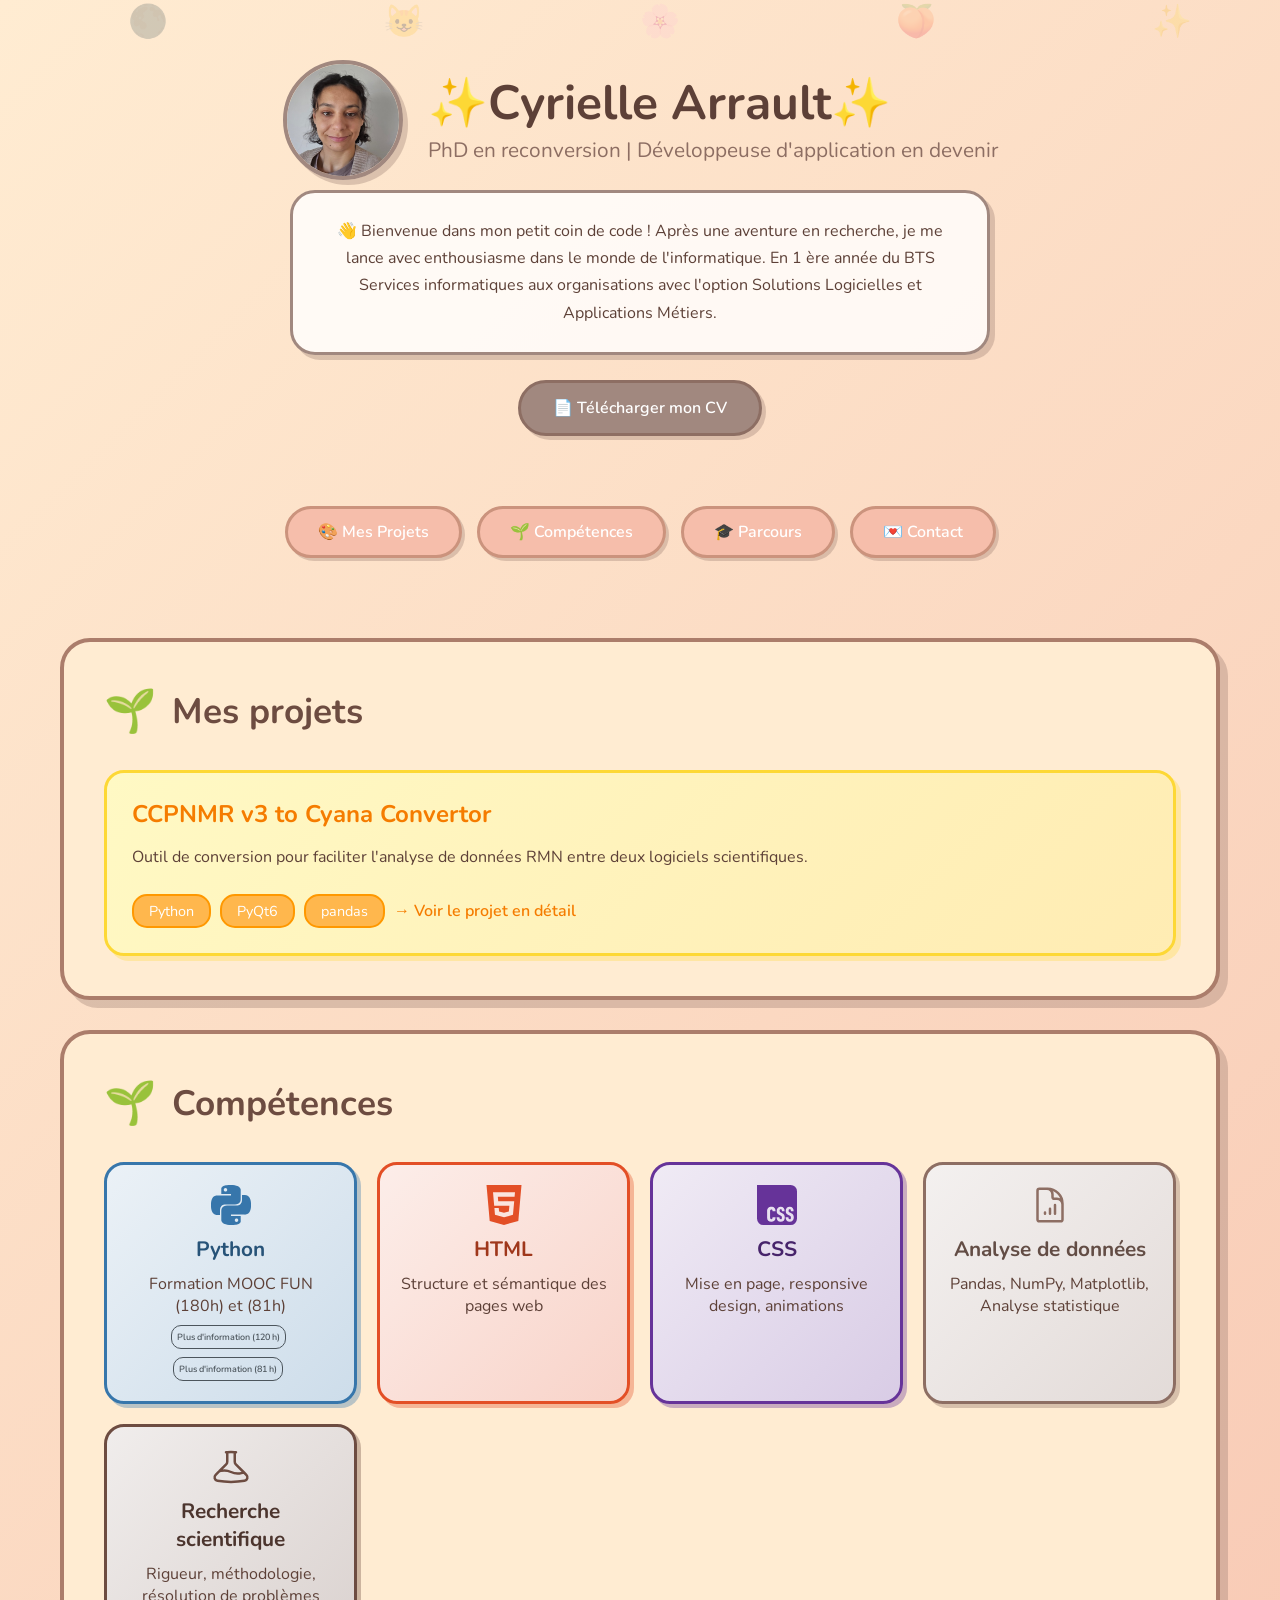
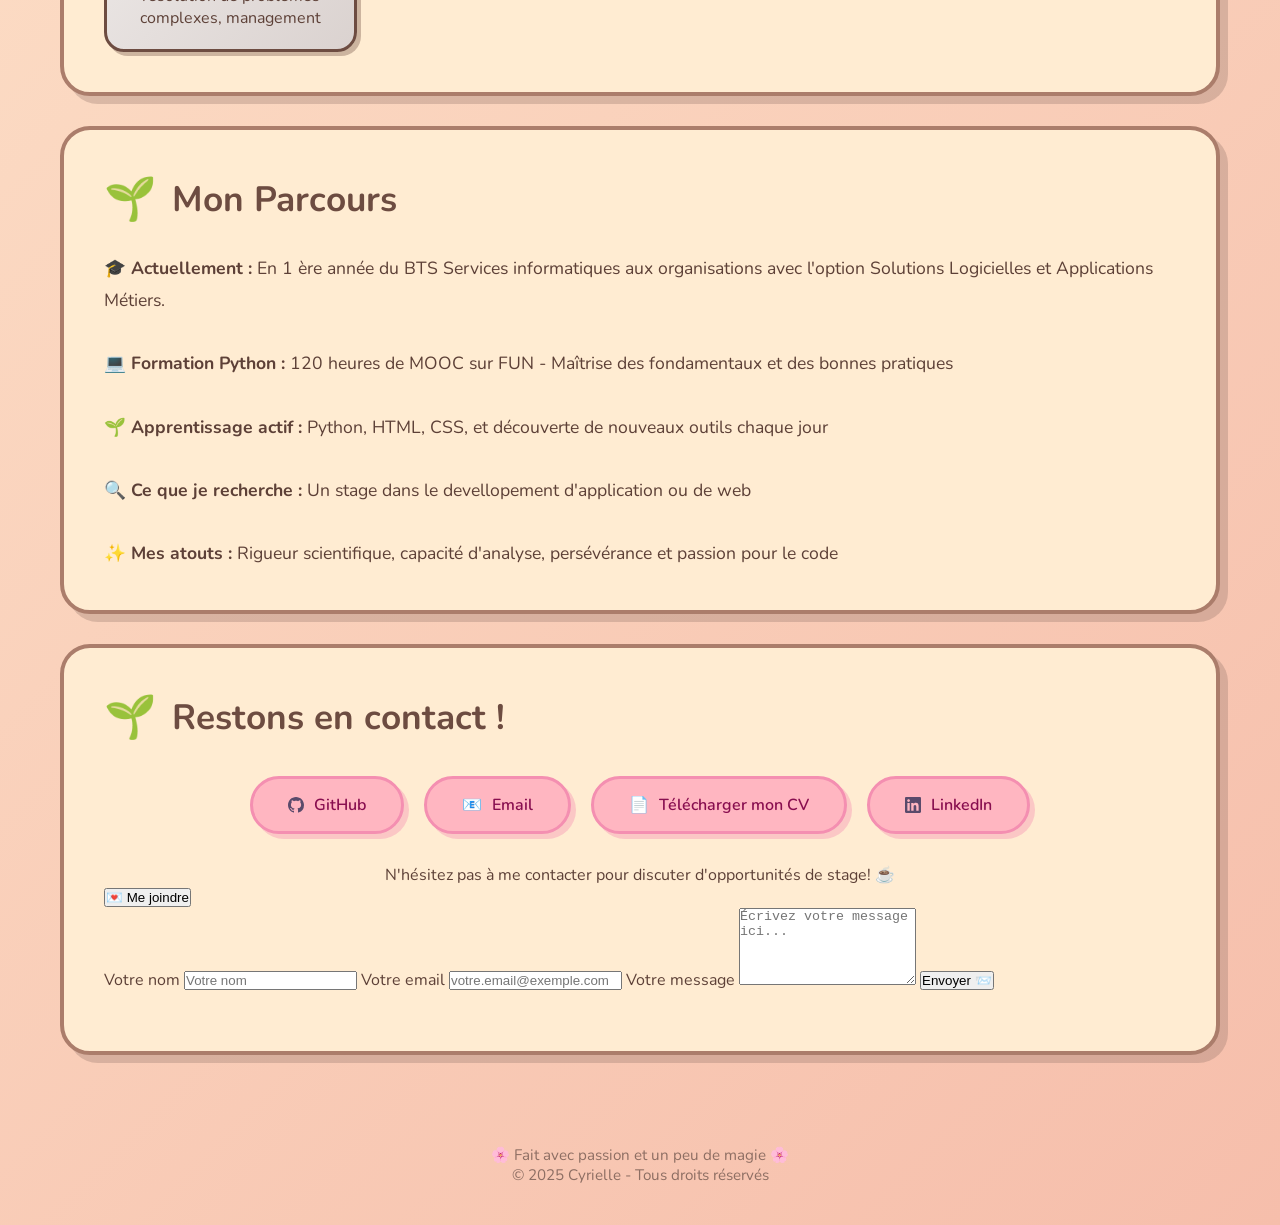
==== index.html @ 4ac8f36e "Add contact form with submission handling box contact add" ====
<!DOCTYPE html>
<html lang="fr">
<head>
    <meta charset="UTF-8">
    <meta name="viewport" content="width=device-width, initial-scale=1.0">
    <title>Portfolio Cyrielle Arrault</title>
    <link rel="stylesheet" href="index.css">
</head>
<body>
    <!-- Nuages animés -->
    <div class="cloud cloud1"></div>
    <div class="cloud cloud2"></div>
    <div class="cloud cloud3"></div>

    <!-- Éléments qui tombent -->
    <div class="fall moon">🌑</div>
    <div class="fall cat">😺</div>
    <div class="fall flower">🌸</div>
    <div class="fall peach">🍑</div>
    <div class="fall star">✨</div>

    <!-- Header / informations -->
    <header>
        <div class="profile-row">
            <img src="image/photo.jpeg" alt="Photo de Cyrielle Arrault" class="profile-photo">
            <div class="profile-text">
                <h1>✨Cyrielle Arrault✨</h1>
                <p class="subtitle">PhD en reconversion | Développeuse d'application en devenir</p>
            </div>
        </div>
        <div class="intro">
            <p>👋 Bienvenue dans mon petit coin de code ! Après une aventure en recherche, 
                je me lance avec enthousiasme dans le monde de l'informatique. En 1 ère année du BTS Services informatiques
                 aux organisations avec l'option Solutions Logicielles et Applications Métiers.</p>
        </div>
        <a href="Cyrielle_Arrault_CV.pdf" download class="cv-btn">📄 Télécharger mon CV</a>
    </header>

    <!-- Navigation -->
    <nav>
        <a href="#projets" class="nav-btn">🎨 Mes Projets</a>
        <a href="#competences" class="nav-btn">🌱 Compétences</a>
        <a href="#parcours" class="nav-btn">🎓 Parcours</a>
        <a href="#contact" class="nav-btn">💌 Contact</a>
    </nav>

    <div class="contener">
        <!-- Projets -->
        <section id="projets">
            <h2>Mes projets</h2>
            <div class="projects-grid">
                <a href="ccpnmr-project.html" class="project-card">
                    <h3>CCPNMR v3 to Cyana Convertor</h3>
                    <p>Outil de conversion pour faciliter l'analyse de données RMN entre deux logiciels scientifiques.</p>
                    <span class="tag-project">Python</span>
                    <span class="tag-project">PyQt6</span>
                    <span class="tag-project">pandas</span>
                    <span class="view-more">→ Voir le projet en détail</span>
                </a>
            </div>
        </section>

        <!-- Compétences -->
        <section id="competences">
            <h2>Compétences</h2>
            <div class="competance-grid">
                <div class="skill-box" style="--accent: #3776AB;">
                    <div class="skill-icon">
                        <svg role="img" viewBox="0 0 24 24" xmlns="http://www.w3.org/2000/svg" fill="currentColor"><title>Python</title><path d="M14.25.18l.9.2.73.26.59.3.45.32.34.34.25.34.16.33.1.3.04.26.02.2-.01.13V8.5l-.05.63-.13.55-.21.46-.26.38-.3.31-.33.25-.35.19-.35.14-.33.1-.3.07-.26.04-.21.02H8.77l-.69.05-.59.14-.5.22-.41.27-.33.32-.27.35-.2.36-.15.37-.1.35-.07.32-.04.27-.02.21v3.06H3.17l-.21-.03-.28-.07-.32-.12-.35-.18-.36-.26-.36-.36-.35-.46-.32-.59-.28-.73-.21-.88-.14-1.05-.05-1.23.06-1.22.16-1.04.24-.87.32-.71.36-.57.4-.44.42-.33.42-.24.4-.16.36-.1.32-.05.24-.01h.16l.06.01h8.16v-.83H6.18l-.01-2.75-.02-.37.05-.34.11-.31.17-.28.25-.26.31-.23.38-.2.44-.18.51-.15.58-.12.64-.1.71-.06.77-.04.84-.02 1.27.05zm-6.3 1.98l-.23.33-.08.41.08.41.23.34.33.22.41.09.41-.09.33-.22.23-.34.08-.41-.08-.41-.23-.33-.33-.22-.41-.09-.41.09zm13.09 3.95l.28.06.32.12.35.18.36.27.36.35.35.47.32.59.28.73.21.88.14 1.04.05 1.23-.06 1.23-.16 1.04-.24.86-.32.71-.36.57-.4.45-.42.33-.42.24-.4.16-.36.09-.32.05-.24.02-.16-.01h-8.22v.82h5.84l.01 2.76.02.36-.05.34-.11.31-.17.29-.25.25-.31.24-.38.2-.44.17-.51.15-.58.13-.64.09-.71.07-.77.04-.84.01-1.27-.04-1.07-.14-.9-.2-.73-.25-.59-.3-.45-.33-.34-.34-.25-.34-.16-.33-.1-.3-.04-.25-.02-.2.01-.13v-5.34l.05-.64.13-.54.21-.46.26-.38.3-.32.33-.24.35-.2.35-.14.33-.1.3-.06.26-.04.21-.02.13-.01h5.84l.69-.05.59-.14.5-.21.41-.28.33-.32.27-.35.2-.36.15-.36.1-.35.07-.32.04-.28.02-.21V6.07h2.09l.14.01zm-6.47 14.25l-.23.33-.08.41.08.41.23.33.33.23.41.08.41-.08.33-.23.23-.33.08-.41-.08-.41-.23-.33-.33-.23-.41-.08-.41.08z"/></svg>
                    </div>
                    <h3>Python</h3>
                    <p>Formation MOOC FUN (180h) et (81h)</p>
                    <a href="https://www.fun-mooc.fr/fr/cours/apprendre-a-coder-avec-python/" target="_blank">Plus d'information (120 h)</a>
                    <a href="https://www.fun-mooc.fr/fr/cours/python-3-des-fondamentaux-aux-concepts-avances-du-langage/" target="_blank">Plus d'information (81 h)</a>
                </div>

                <div class="skill-box" style="--accent: #E34F26;">
                    <div class="skill-icon">
                        <svg role="img" viewBox="0 0 24 24" xmlns="http://www.w3.org/2000/svg" fill="currentColor"><title>HTML5</title><path d="M1.5 0h21l-1.91 21.563L11.977 24l-8.564-2.438L1.5 0zm7.031 9.75l-.232-2.718 10.059.003.23-2.622L5.412 4.41l.698 8.01h9.126l-.326 3.426-2.91.804-2.955-.81-.188-2.11H6.248l.33 4.171L12 19.351l5.379-1.443.744-8.157H8.531z"/></svg>
                    </div>
                    <h3>HTML</h3>
                    <p>Structure et sémantique des pages web</p>
                </div>

                <div class="skill-box" style="--accent: #663399;">
                    <div class="skill-icon">
                        <svg role="img" viewBox="0 0 24 24" xmlns="http://www.w3.org/2000/svg" fill="currentColor"><title>CSS</title><path d="M0 0v20.16A3.84 3.84 0 0 0 3.84 24h16.32A3.84 3.84 0 0 0 24 20.16V3.84A3.84 3.84 0 0 0 20.16 0Zm14.256 13.08c1.56 0 2.28 1.08 2.304 2.64h-1.608c.024-.288-.048-.6-.144-.84-.096-.192-.288-.264-.552-.264-.456 0-.696.264-.696.84-.024.576.288.888.768 1.08.72.288 1.608.744 1.92 1.296q.432.648.432 1.656c0 1.608-.912 2.592-2.496 2.592-1.656 0-2.4-1.032-2.424-2.688h1.68c0 .792.264 1.176.792 1.176.264 0 .456-.072.552-.24.192-.312.24-1.176-.048-1.512-.312-.408-.912-.6-1.32-.816q-.828-.396-1.224-.936c-.24-.36-.36-.888-.36-1.536 0-1.44.936-2.472 2.424-2.448m5.4 0c1.584 0 2.304 1.08 2.328 2.64h-1.608c0-.288-.048-.6-.168-.84-.096-.192-.264-.264-.528-.264-.48 0-.72.264-.72.84s.288.888.792 1.08c.696.288 1.608.744 1.92 1.296.264.432.408.984.408 1.656.024 1.608-.888 2.592-2.472 2.592-1.68 0-2.424-1.056-2.448-2.688h1.68c0 .744.264 1.176.792 1.176.264 0 .456-.072.552-.24.216-.312.264-1.176-.048-1.512-.288-.408-.888-.6-1.32-.816-.552-.264-.96-.576-1.2-.936s-.36-.888-.36-1.536c-.024-1.44.912-2.472 2.4-2.448m-11.031.018c.711-.006 1.419.198 1.839.63.432.432.672 1.128.648 1.992H9.336c.024-.456-.096-.792-.432-.96-.312-.144-.768-.048-.888.24-.12.264-.192.576-.168.864v3.504c0 .744.264 1.128.768 1.128a.65.65 0 0 0 .552-.264c.168-.24.192-.552.168-.84h1.776c.096 1.632-.984 2.712-2.568 2.688-1.536 0-2.496-.864-2.472-2.472v-4.032c0-.816.24-1.44.696-1.848.432-.408 1.146-.624 1.857-.63"/></svg>
                    </div>
                    <h3>CSS</h3>
                    <p>Mise en page, responsive design, animations</p>
                </div>

                <div class="skill-box" style="--accent: #8D6E63;">
                    <div class="skill-icon">
                        <svg xmlns="http://www.w3.org/2000/svg" fill="none" viewBox="0 0 24 24" stroke-width="1.5" stroke="currentColor">
                          <path stroke-linecap="round" stroke-linejoin="round" d="M19.5 14.25v-2.625a3.375 3.375 0 0 0-3.375-3.375h-1.5A1.125 1.125 0 0 1 13.5 7.125v-1.5a3.375 3.375 0 0 0-3.375-3.375H8.25M9 16.5v.75m3-3v3M15 12v5.25m-4.5-15H5.625c-.621 0-1.125.504-1.125 1.125v17.25c0 .621.504 1.125 1.125 1.125h12.75c.621 0 1.125-.504 1.125-1.125V11.25a9 9 0 0 0-9-9Z" />
                        </svg>
                    </div>
                    <h3>Analyse de données</h3>
                    <p>Pandas, NumPy, Matplotlib, Analyse statistique</p>
                </div>

                <div class="skill-box" style="--accent: #6D4C41;">
                    <div class="skill-icon">
                        <svg xmlns="http://www.w3.org/2000/svg" fill="none" viewBox="0 0 24 24" stroke-width="1.5" stroke="currentColor">
                          <path stroke-linecap="round" stroke-linejoin="round" d="M9.75 3.104v5.714a2.25 2.25 0 0 1-.659 1.591L5 14.5M9.75 3.104c-.251.023-.501.05-.75.082m.75-.082a24.301 24.301 0 0 1 4.5 0m0 0v5.714c0 .597.237 1.17.659 1.591L19.8 15.3M14.25 3.104c.251.023.501.05.75.082M19.8 15.3l-1.57.393A9.065 9.065 0 0 1 12 15a9.065 9.065 0 0 0-6.23-.693L5 14.5m14.8.8 1.402 1.402c1.232 1.232.65 3.318-1.067 3.611A48.309 48.309 0 0 1 12 21c-2.773 0-5.491-.235-8.135-.687-1.718-.293-2.3-2.379-1.067-3.61L5 14.5" />
                        </svg>
                    </div>
                    <h3>Recherche scientifique</h3>
                    <p>Rigueur, méthodologie, résolution de problèmes complexes, management</p>
                </div>
            </div>
        </section>

        <section id="parcours">
            <h2>Mon Parcours</h2>
            <p style="line-height: 1.8; font-size: 1.1em;">
                🎓 <strong>Actuellement :</strong> En 1 ère année du BTS Services informatiques aux organisations avec l'option Solutions Logicielles et Applications Métiers.<br><br>
                💻 <strong>Formation Python :</strong> 120 heures de MOOC sur FUN - Maîtrise des fondamentaux et des bonnes pratiques<br><br>
                🌱 <strong>Apprentissage actif :</strong> Python, HTML, CSS, et découverte de nouveaux outils chaque jour<br><br>
                🔍 <strong>Ce que je recherche :</strong> Un stage dans le devellopement d'application ou de web<br><br>
                ✨ <strong>Mes atouts :</strong> Rigueur scientifique, capacité d'analyse, persévérance et passion pour le code
            </p>
        </section>

        <!-- Section Contact -->
        <section id="contact">
            <h2>Restons en contact !</h2>
            <div class="contact-links">
                <a href="https://github.com/cyriellearrow" class="contact-btn" target="_blank">
                    <svg width="16" height="16" viewBox="0 0 16 16" fill="#5a4a6b">
                        <path d="M8 0C3.58 0 0 3.58 0 8c0 3.54 2.29 6.53 5.47 7.59.4.07.55-.17.55-.38 0-.19-.01-.82-.01-1.49-2.01.37-2.53-.49-2.69-.94-.09-.23-.48-.94-.82-1.13-.28-.15-.68-.52-.01-.53.63-.01 1.08.58 1.23.82.72 1.21 1.87.87 2.33.66.07-.52.28-.87.51-1.07-1.78-.2-3.64-.89-3.64-3.95 0-.87.31-1.59.82-2.15-.08-.2-.36-1.02.08-2.12 0 0 .67-.21 2.2.82.64-.18 1.32-.27 2-.27.68 0 1.36.09 2 .27 1.53-1.04 2.2-.82 2.2-.82.44 1.1.16 1.92.08 2.12.51.56.82 1.27.82 2.15 0 3.07-1.87 3.75-3.65 3.95.29.25.54.73.54 1.48 0 1.07-.01 1.93-.01 2.2 0 .21.15.46.55.38A8.013 8.013 0 0016 8c0-4.42-3.58-8-8-8z"/>
                    </svg>
                    <span>GitHub</span>
                </a>
                <a href="mailto:cyrielle.arrault@outlook.com" class="contact-btn">
                    <span>📧</span> Email
                </a>
                <a href="Cyrielle_Arrault_CV.pdf" download class="contact-btn">
                    <span>📄</span> Télécharger mon CV
                </a>
                <a href="https://www.linkedin.com/in/cyrielle-arrault-5695b5204/" class="contact-btn" target="_blank">
                    <svg width="16" height="16" viewBox="0 0 24 24" fill="#5a4a6b">
                        <path d="M20.447 20.452h-3.554v-5.569c0-1.328-.027-3.037-1.852-3.037-1.853 0-2.136 1.445-2.136 2.939v5.667H9.351V9h3.414v1.561h.046c.477-.9 1.637-1.85 3.37-1.85 3.601 0 4.267 2.37 4.267 5.455v6.286zM5.337 7.433c-1.144 0-2.063-.926-2.063-2.065 0-1.138.92-2.063 2.063-2.063 1.14 0 2.064.925 2.064 2.063 0 1.139-.925 2.065-2.064 2.065zm1.782 13.019H3.555V9h3.564v11.452zM22.225 0H1.771C.792 0 0 .774 0 1.729v20.542C0 23.227.792 24 1.771 24h20.451C23.2 24 24 23.227 24 22.271V1.729C24 .774 23.2 0 22.222 0h.003z"/>
                    </svg>
                    <span>LinkedIn</span>
                </a>
            </div>
            <p>N'hésitez pas à me contacter pour discuter d'opportunités de stage! ☕</p>

            <!-- Formulaire "Me joindre" -->
            <div class="contact-form-wrapper">
                <button type="button" class="contact-form-toggle" id="contact-form-toggle" onclick="toggleContactForm()">
                    <span>💌</span> Me joindre
                </button>
                <div class="contact-form-box" id="contact-form-box">
                    <form id="contact-form" action="https://formsubmit.co/ajax/cyrielle.arrault@outlook.com" method="POST">
                        <input type="hidden" name="_subject" value="Nouveau message depuis le portfolio 🌸">
                        <input type="hidden" name="_template" value="table">
                        <input type="hidden" name="_captcha" value="false">

                        <label for="cf-name">Votre nom</label>
                        <input type="text" id="cf-name" name="name" placeholder="Votre nom" required>

                        <label for="cf-email">Votre email</label>
                        <input type="email" id="cf-email" name="email" placeholder="votre.email@exemple.com" required>

                        <label for="cf-message">Votre message</label>
                        <textarea id="cf-message" name="message" rows="5" placeholder="Écrivez votre message ici..." required></textarea>

                        <button type="submit" class="form-submit-btn">Envoyer 📨</button>
                        <p id="form-status" class="form-status" aria-live="polite"></p>
                    </form>
                </div>
            </div>
        </section>
    </div>

    <!-- Footer -->
    <footer>
        <p>🌸 Fait avec passion et un peu de magie 🌸</p>
        <p>© 2025 Cyrielle - Tous droits réservés</p>
    </footer>

    <script>
        function toggleContactForm() {
            const box = document.getElementById('contact-form-box');
            const btn = document.getElementById('contact-form-toggle');
            const isOpen = box.classList.toggle('is-open');
            btn.classList.toggle('is-active', isOpen);
        }

        document.addEventListener('DOMContentLoaded', function () {
            const form = document.getElementById('contact-form');
            const status = document.getElementById('form-status');

            form.addEventListener('submit', function (e) {
                e.preventDefault();
                const submitBtn = form.querySelector('.form-submit-btn');
                submitBtn.disabled = true;
                submitBtn.textContent = 'Envoi en cours...';
                status.textContent = '';
                status.className = 'form-status';

                fetch(form.action, {
                    method: 'POST',
                    headers: { 'Accept': 'application/json' },
                    body: new FormData(form)
                })
                    .then(function (response) {
                        if (!response.ok) throw new Error('Erreur réseau');
                        return response.json();
                    })
                    .then(function () {
                        status.textContent = '✅ Message envoyé, merci ! Je vous répondrai vite.';
                        status.className = 'form-status success';
                        form.reset();
                    })
                    .catch(function () {
                        status.textContent = '❌ Oups, le message n\'a pas pu être envoyé. Réessayez ou écrivez-moi directement par email.';
                        status.className = 'form-status error';
                    })
                    .finally(function () {
                        submitBtn.disabled = false;
                        submitBtn.textContent = 'Envoyer 📨';
                    });
            });
        });
    </script>
</body>
</html>
---- index.css ----
@import url('https://fonts.googleapis.com/css2?family=Nunito:wght@300;400;500;600;700;800&display=swap');

* {
    margin: 0;
    padding: 0;
    box-sizing: border-box;
}

body {
    font-family: 'Nunito', sans-serif;
    background: linear-gradient(135deg, #ffecd2 0%, #f6beab 100%);
    color: #5D4037;
    min-height: 100vh;
    overflow-x: hidden;
}

/* En-tête */
header {
    text-align: center;
    padding: 60px 20px 40px;
    position: relative;
}

h1 {
    font-size: clamp(1.7rem, 7vw, 3em);
    line-height: 1.15;
    margin-bottom: 10px;
    animation: bounce 2s ease-in-out infinite;
}

@keyframes bounce {
    0%, 100% { transform: translateY(0); }
    50% { transform: translateY(-10px); }
}

.subtitle {
    font-size: 1.3em;
    color: #8D6E63;
    margin-bottom: 20px;
}

/* Photo de profil */
.profile-row {
    display: flex;
    align-items: center;
    justify-content: center;
    gap: 25px;
    flex-wrap: wrap;
    margin-bottom: 10px;
}

.profile-photo {
    width: clamp(80px, 22vw, 120px);
    height: clamp(80px, 22vw, 120px);
    flex-shrink: 0;
    object-fit: cover;
    border-radius: 50%;
    border: 4px solid #A1887F;
    box-shadow: 5px 5px 0 rgba(141, 110, 99, 0.3);
}

.profile-text {
    text-align: left;
    min-width: 0;
}

.profile-text h1 {
    margin-bottom: 5px;
}

.profile-text .subtitle {
    margin-bottom: 0;
}

@media (max-width: 600px) {
    .profile-row {
        flex-direction: column;
        gap: 15px;
        text-align: center;
    }

    .profile-text {
        text-align: center;
    }
}

/* Bouton téléchargement CV */
.cv-btn {
    display: inline-flex;
    align-items: center;
    gap: 10px;
    margin-top: 25px;
    background: #A1887F;
    color: white;
    padding: 14px 32px;
    border-radius: 50px;
    text-decoration: none;
    font-weight: 600;
    border: 3px solid #8D6E63;
    box-shadow: 4px 4px 0 rgba(141, 110, 99, 0.3);
    transition: all 0.3s ease;
}

.cv-btn:hover {
    transform: translateY(-4px);
    box-shadow: 6px 6px 0 rgba(141, 110, 99, 0.3);
}

.intro {
    max-width: 700px;
    margin: 0 auto;
    background: rgba(255, 255, 255, 0.8);
    padding: 25px;
    border-radius: 25px;
    border: 3px solid #A1887F;
    box-shadow: 5px 5px 0 rgba(141, 110, 99, 0.3);
    line-height: 1.7;
}

/* Navigation */
nav {
    display: flex;
    justify-content: center;
    gap: 15px;
    padding: 30px 0;
    flex-wrap: wrap;
}

.nav-btn {
    display: inline-block;
    background: #f6beab;
    color: white;
    padding: 12px 30px;
    border-radius: 50px;
    text-decoration: none;
    font-weight: 600;
    border: 3px solid #cb937d;
    box-shadow: 3px 3px 0 rgba(141, 110, 99, 0.3);
    transition: all 0.3s ease;
}

.nav-btn:hover {
    transform: translateY(-5px);
    box-shadow: 6px 6px 0 rgba(141, 110, 99, 0.3);
}

/* Conteneur */
.contener {
    max-width: 1200px;
    margin: 0 auto;
    padding: 20px;
}

section {
    background: #ffecd2;
    margin: 30px 0;
    padding: 40px;
    border-radius: 30px;
    border: 4px solid #ab7d6b;
    box-shadow: 8px 8px 0 rgba(141, 110, 99, 0.3);
}

h2 {
    color: #6D4C41;
    font-size: 2.2em;
    margin-bottom: 25px;
    display: flex;
    align-items: center;
    gap: 15px;
}

h2::before {
    content: '🌱';
    font-size: 1.2em;
}

/* Projets */
.projects-grid {
    display: grid;
    grid-template-columns: repeat(auto-fit, minmax(300px, 1fr));
    gap: 25px;
    margin-top: 30px;
}

.project-card {
    background: linear-gradient(135deg, #FFF9C4 0%, #FFECB3 100%);
    padding: 25px;
    border-radius: 20px;
    border: 3px solid #FDD835;
    box-shadow: 5px 5px 0 rgba(253, 216, 53, 0.3);
    transition: transform 0.3s ease;
    cursor: pointer;
    text-decoration: none;
    color: inherit;
    display: block;
}

.project-card:hover {
    transform: rotate(-2deg) scale(1.05);
}

.project-card h3 {
    color: #F57C00;
    font-size: 1.5em;
    margin-bottom: 15px;
}

.project-card p {
    line-height: 1.6;
    margin-bottom: 15px;
}

.tag-project {
    background: #FFB74D;
    color: white;
    padding: 5px 15px;
    border-radius: 15px;
    font-size: 0.9em;
    display: inline-block;
    margin: 5px 5px 0 0;
    border: 2px solid #FF9800;
}

.view-more {
    display: inline-block;
    margin-top: 15px;
    color: #F57C00;
    font-weight: 600;
    text-decoration: none;
}

.view-more:hover {
    text-decoration: underline;
}

/* Compétences */
.competance-grid {
    display: grid;
    grid-template-columns: repeat(auto-fit, minmax(250px, 1fr));
    gap: 20px;
    margin-top: 30px;
}

.skill-box {
    background: linear-gradient(135deg, color-mix(in srgb, var(--accent, #4FC3F7) 10%, white) 0%, color-mix(in srgb, var(--accent, #4FC3F7) 25%, white) 100%);
    padding: 20px;
    border-radius: 20px;
    border: 3px solid var(--accent, #4FC3F7);
    text-align: center;
    box-shadow: 4px 4px 0 color-mix(in srgb, var(--accent, #4FC3F7) 35%, transparent);
}

.skill-box a {
    display: inline-block;
    margin-top: 8px;
    margin-right: 5px;
    font-size: 9px;
    text-decoration: none;
    color: #4c555c;
    font-weight: 600;
    padding: 5px;
    border: 1px solid #4c555c;
    border-radius: 10px;
}

.skill-box h3 {
    color: color-mix(in srgb, var(--accent, #01579B) 70%, black);
    font-size: 1.3em;
    margin-bottom: 10px;
}

.skill-icon {
    font-size: 2.5em;
    margin-bottom: 10px;
    color: var(--accent, #01579B);
}

.skill-icon svg {
    width: 1em;
    height: 1em;
    margin: 0 auto;
    display: block;
}

/* Contact */
.contact-links {
    display: flex;
    justify-content: center;
    gap: 20px;
    flex-wrap: wrap;
    margin-top: 30px;
    margin-bottom: 30px;
}

#contact p {
    text-align: center;
    margin-top: 20px;
}

.contact-btn {
    background: #FFB6C1;
    color: #880E4F;
    padding: 15px 35px;
    border-radius: 50px;
    text-decoration: none;
    font-weight: 600;
    border: 3px solid #F48FB1;
    box-shadow: 5px 5px 0 rgba(244, 143, 177, 0.4);
    transition: all 0.3s ease;
    display: inline-flex;
    align-items: center;
    gap: 10px;
}

.contact-btn:hover {
    transform: translateY(-5px) rotate(2deg);
    box-shadow: 7px 7px 0 rgba(244, 143, 177, 0.4);
}

/* Footer */
footer {
    text-align: center;
    padding: 40px 20px;
    color: #8D6E63;
    font-size: 0.95em;
}

/* Décorations */
.cloud {
    position: fixed;
    background: rgba(255, 255, 255, 0.7);
    border-radius: 100px;
    opacity: 0.6;
    animation: float 60s infinite linear;
}

.cloud1 { width: 100px; height: 50px; top: 10%; left: -100px; animation-duration: 50s; }
.cloud2 { width: 150px; height: 70px; top: 20%; left: -150px; animation-duration: 70s; }
.cloud3 { width: 80px; height: 40px; top: 15%; left: -80px; animation-duration: 60s; }

@keyframes float {
    0% { transform: translateX(0); }
    100% { transform: translateX(100vw); }
}

.fall {
    position: fixed;
    font-size: 2em;
    opacity: 0.2;
    animation: fall 10s infinite linear;
}

@keyframes fall {
    0% { transform: translateY(-100px) rotate(0deg); }
    100% { transform: translateY(100vh) rotate(360deg); }
}

.moon { left: 10%; animation-duration: 12s; }
.cat { left: 30%; animation-duration: 15s; animation-delay: 2s; }
.flower { left: 50%; animation-duration: 10s; animation-delay: 4s; }
.peach { left: 70%; animation-duration: 13s; animation-delay: 1s; }
.star { left: 90%; animation-duration: 11s; animation-delay: 3s; }
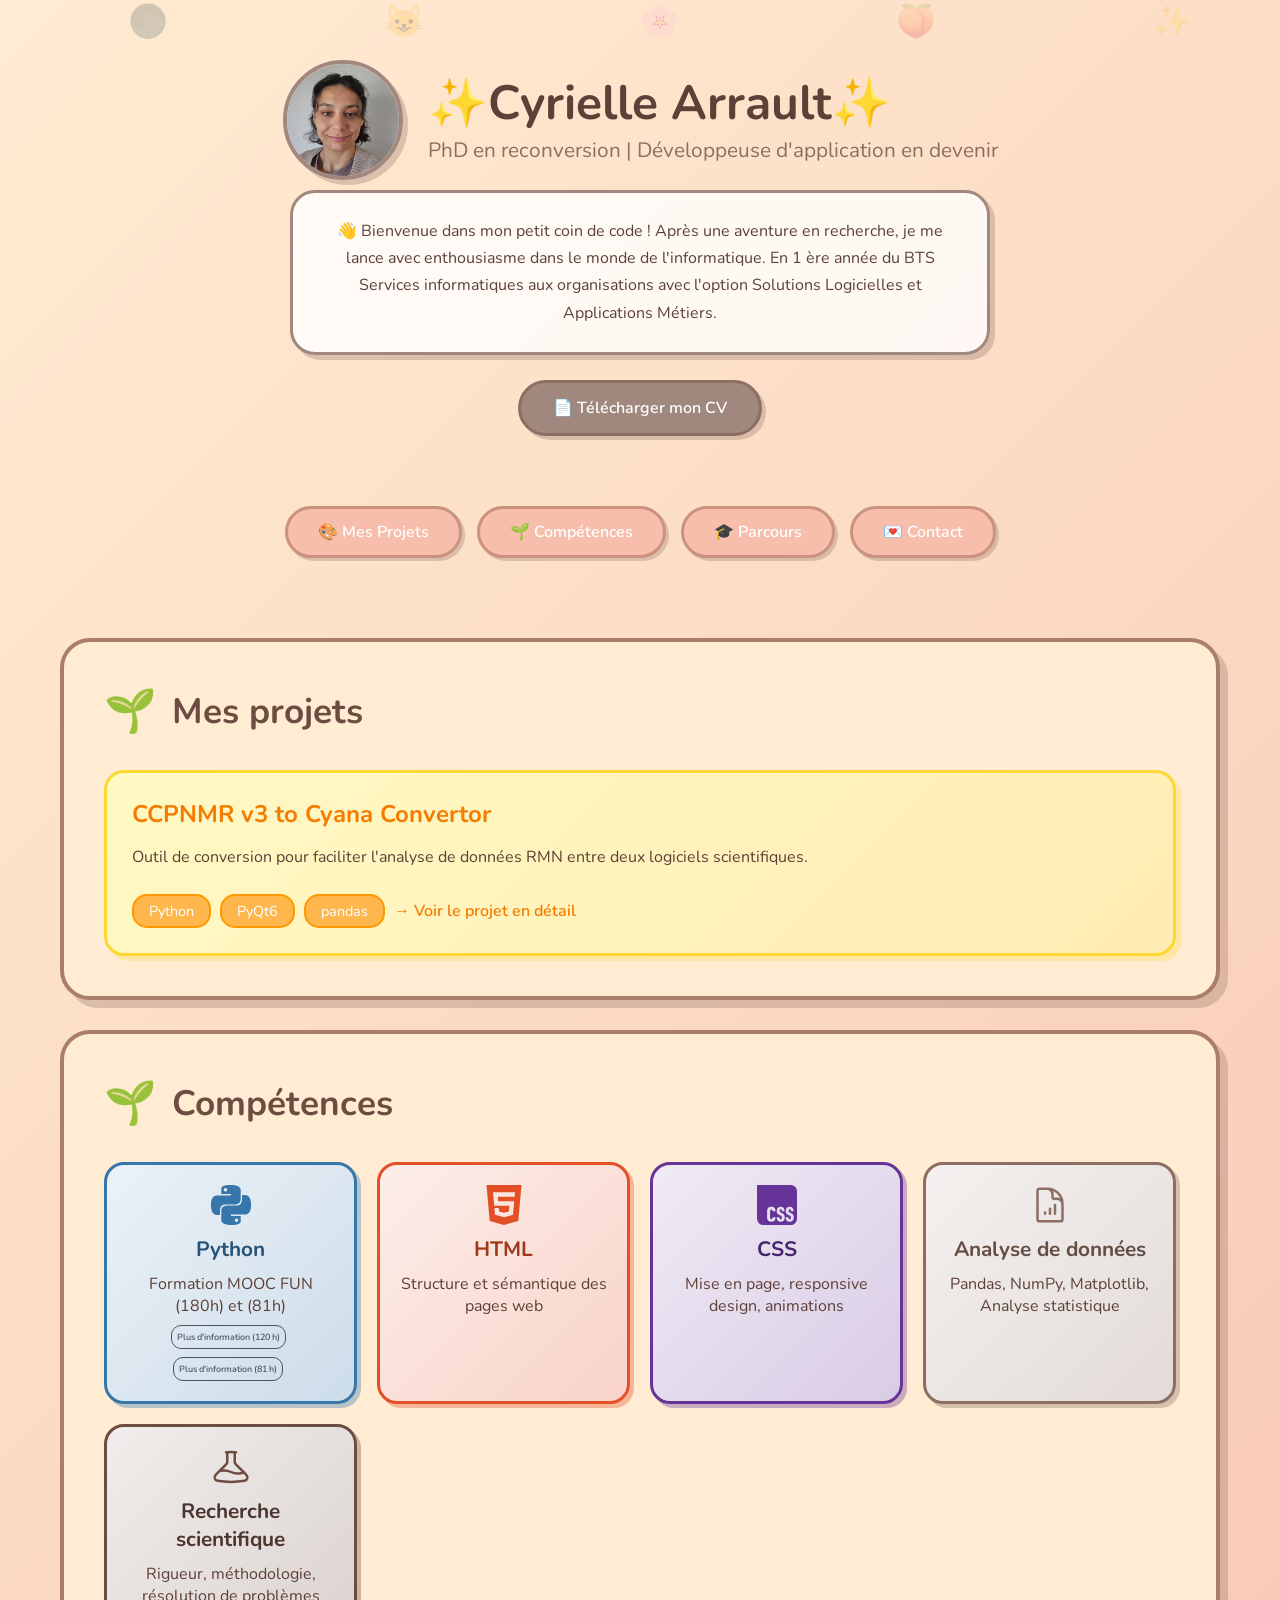
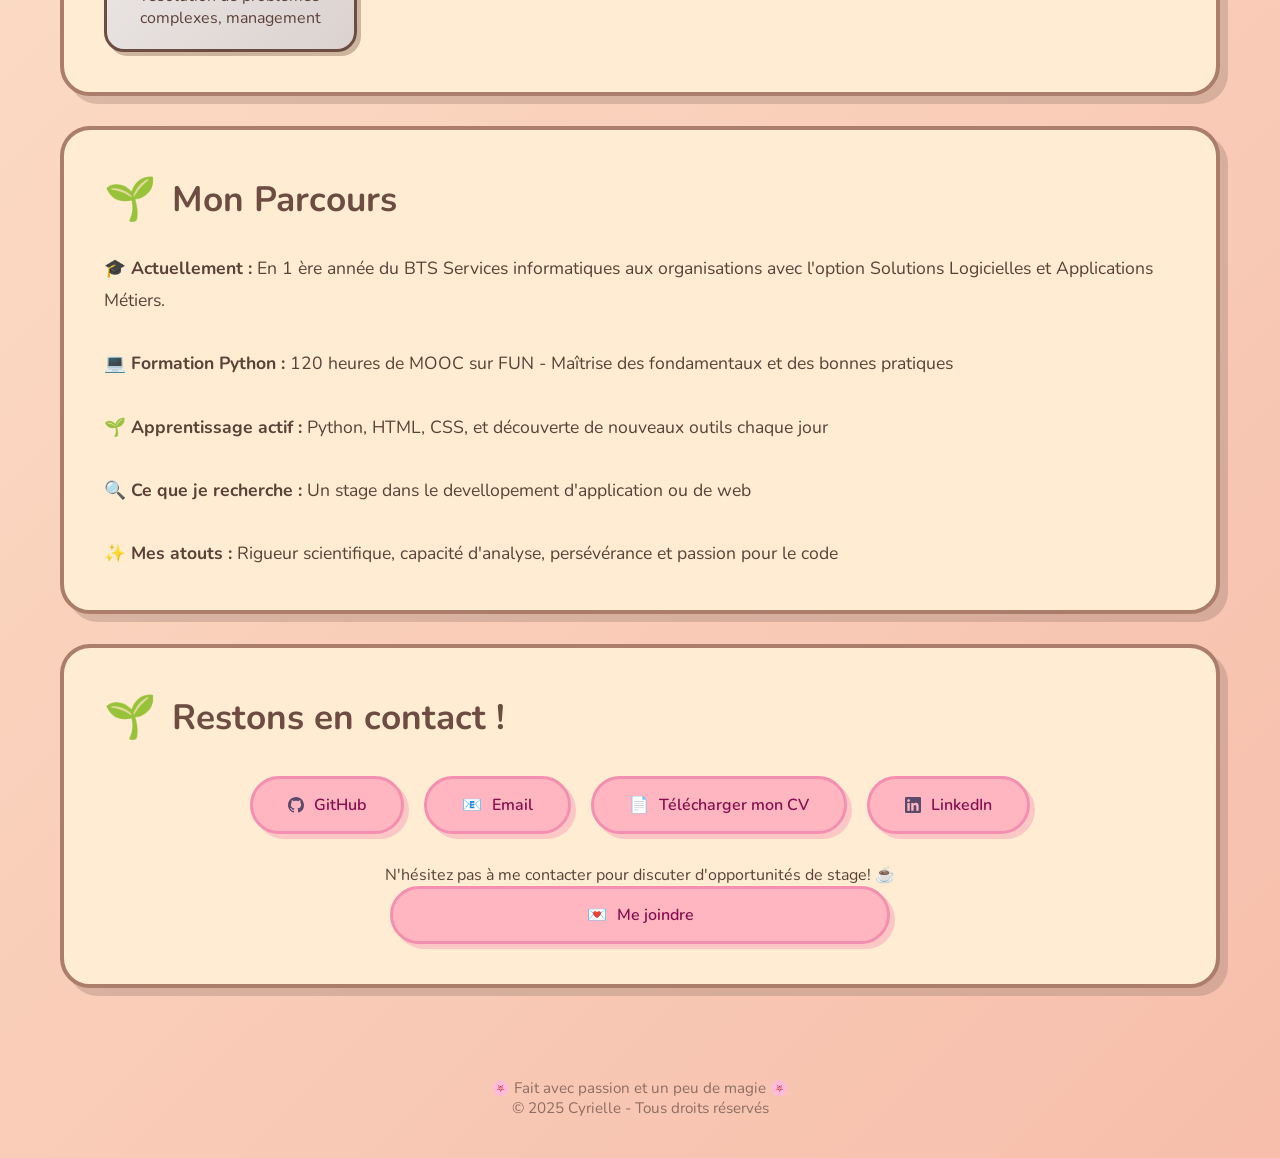
==== commit 780168ad: "Refactor contact form layout and structure" ====
--- a/index.html
+++ b/index.html
@@ -159,17 +159,27 @@
                         <input type="hidden" name="_template" value="table">
                         <input type="hidden" name="_captcha" value="false">
 
-                        <label for="cf-name">Votre nom</label>
-                        <input type="text" id="cf-name" name="name" placeholder="Votre nom" required>
-
-                        <label for="cf-email">Votre email</label>
-                        <input type="email" id="cf-email" name="email" placeholder="votre.email@exemple.com" required>
-
-                        <label for="cf-message">Votre message</label>
-                        <textarea id="cf-message" name="message" rows="5" placeholder="Écrivez votre message ici..." required></textarea>
-
-                        <button type="submit" class="form-submit-btn">Envoyer 📨</button>
-                        <p id="form-status" class="form-status" aria-live="polite"></p>
+                        <h3 class="form-title">Contactez-moi 🌸</h3>
+
+                        <div class="form-field">
+                            <label for="cf-name">Votre nom <span class="required">*</span></label>
+                            <input type="text" id="cf-name" name="name" required>
+                        </div>
+
+                        <div class="form-field">
+                            <label for="cf-email">Votre email <span class="required">*</span></label>
+                            <input type="email" id="cf-email" name="email" required>
+                        </div>
+
+                        <div class="form-field">
+                            <label for="cf-message">Votre message <span class="required">*</span></label>
+                            <textarea id="cf-message" name="message" rows="4" required></textarea>
+                        </div>
+
+                        <div class="form-footer">
+                            <p id="form-status" class="form-status" aria-live="polite"></p>
+                            <button type="submit" class="form-submit-btn">Envoyer</button>
+                        </div>
                     </form>
                 </div>
             </div>
--- a/index.css
+++ b/index.css
@@ -360,3 +360,136 @@
 .flower { left: 50%; animation-duration: 10s; animation-delay: 4s; }
 .peach { left: 70%; animation-duration: 13s; animation-delay: 1s; }
 .star { left: 90%; animation-duration: 11s; animation-delay: 3s; }
+
+/* Formulaire "Me joindre" */
+.contact-form-wrapper {
+    max-width: 500px;
+    margin: 0 auto;
+}
+
+.contact-form-toggle {
+    -webkit-appearance: none;
+    -moz-appearance: none;
+    appearance: none;
+    box-sizing: border-box;
+    display: flex;
+    align-items: center;
+    justify-content: center;
+    gap: 10px;
+    width: 100%;
+    background: #FFB6C1;
+    color: #880E4F;
+    padding: 15px 35px;
+    border-radius: 50px;
+    font-weight: 600;
+    font-size: 1em;
+    font-family: inherit;
+    border: 3px solid #F48FB1;
+    box-shadow: 5px 5px 0 rgba(244, 143, 177, 0.4);
+    cursor: pointer;
+    transition: all 0.3s ease;
+}
+
+.contact-form-toggle:hover,
+.contact-form-toggle.is-active {
+    transform: translateY(-3px);
+    box-shadow: 7px 7px 0 rgba(244, 143, 177, 0.4);
+}
+
+.contact-form-box {
+    max-height: 0;
+    overflow: hidden;
+    transition: max-height 0.5s ease, margin-top 0.5s ease;
+    margin-top: 0;
+}
+
+.contact-form-box.is-open {
+    max-height: 700px;
+    margin-top: 20px;
+}
+
+.contact-form-box form {
+    display: flex;
+    flex-direction: column;
+    gap: 10px;
+    background: rgba(255, 255, 255, 0.85);
+    border: 3px solid #F48FB1;
+    border-radius: 20px;
+    padding: 25px;
+    box-shadow: 5px 5px 0 rgba(244, 143, 177, 0.3);
+    text-align: left;
+}
+
+.contact-form-box label {
+    font-weight: 600;
+    color: #880E4F;
+    font-size: 0.95em;
+    margin-top: 5px;
+}
+
+.contact-form-box input,
+.contact-form-box textarea {
+    -webkit-appearance: none;
+    -moz-appearance: none;
+    appearance: none;
+    box-sizing: border-box;
+    width: 100%;
+    font-family: inherit;
+    font-size: 1em;
+    padding: 12px 15px;
+    border-radius: 15px;
+    border: 2px solid #F8BBD0;
+    background: white;
+    color: #5D4037;
+    resize: vertical;
+}
+
+.contact-form-box input:focus,
+.contact-form-box textarea:focus {
+    outline: none;
+    border-color: #F48FB1;
+}
+
+.form-submit-btn {
+    -webkit-appearance: none;
+    -moz-appearance: none;
+    appearance: none;
+    box-sizing: border-box;
+    margin-top: 10px;
+    background: #F48FB1;
+    color: white;
+    border: 3px solid #EC407A;
+    padding: 12px 20px;
+    border-radius: 50px;
+    font-weight: 700;
+    font-family: inherit;
+    font-size: 1em;
+    cursor: pointer;
+    transition: all 0.3s ease;
+}
+
+.form-submit-btn:hover {
+    transform: translateY(-2px);
+    box-shadow: 4px 4px 0 rgba(236, 64, 122, 0.4);
+}
+
+.form-submit-btn:disabled {
+    opacity: 0.7;
+    cursor: not-allowed;
+    transform: none;
+}
+
+.form-status {
+    text-align: center;
+    font-weight: 600;
+    margin-top: 5px;
+    min-height: 1.2em;
+}
+
+.form-status.success {
+    color: #2E7D32;
+}
+
+.form-status.error {
+    color: #C62828;
+}
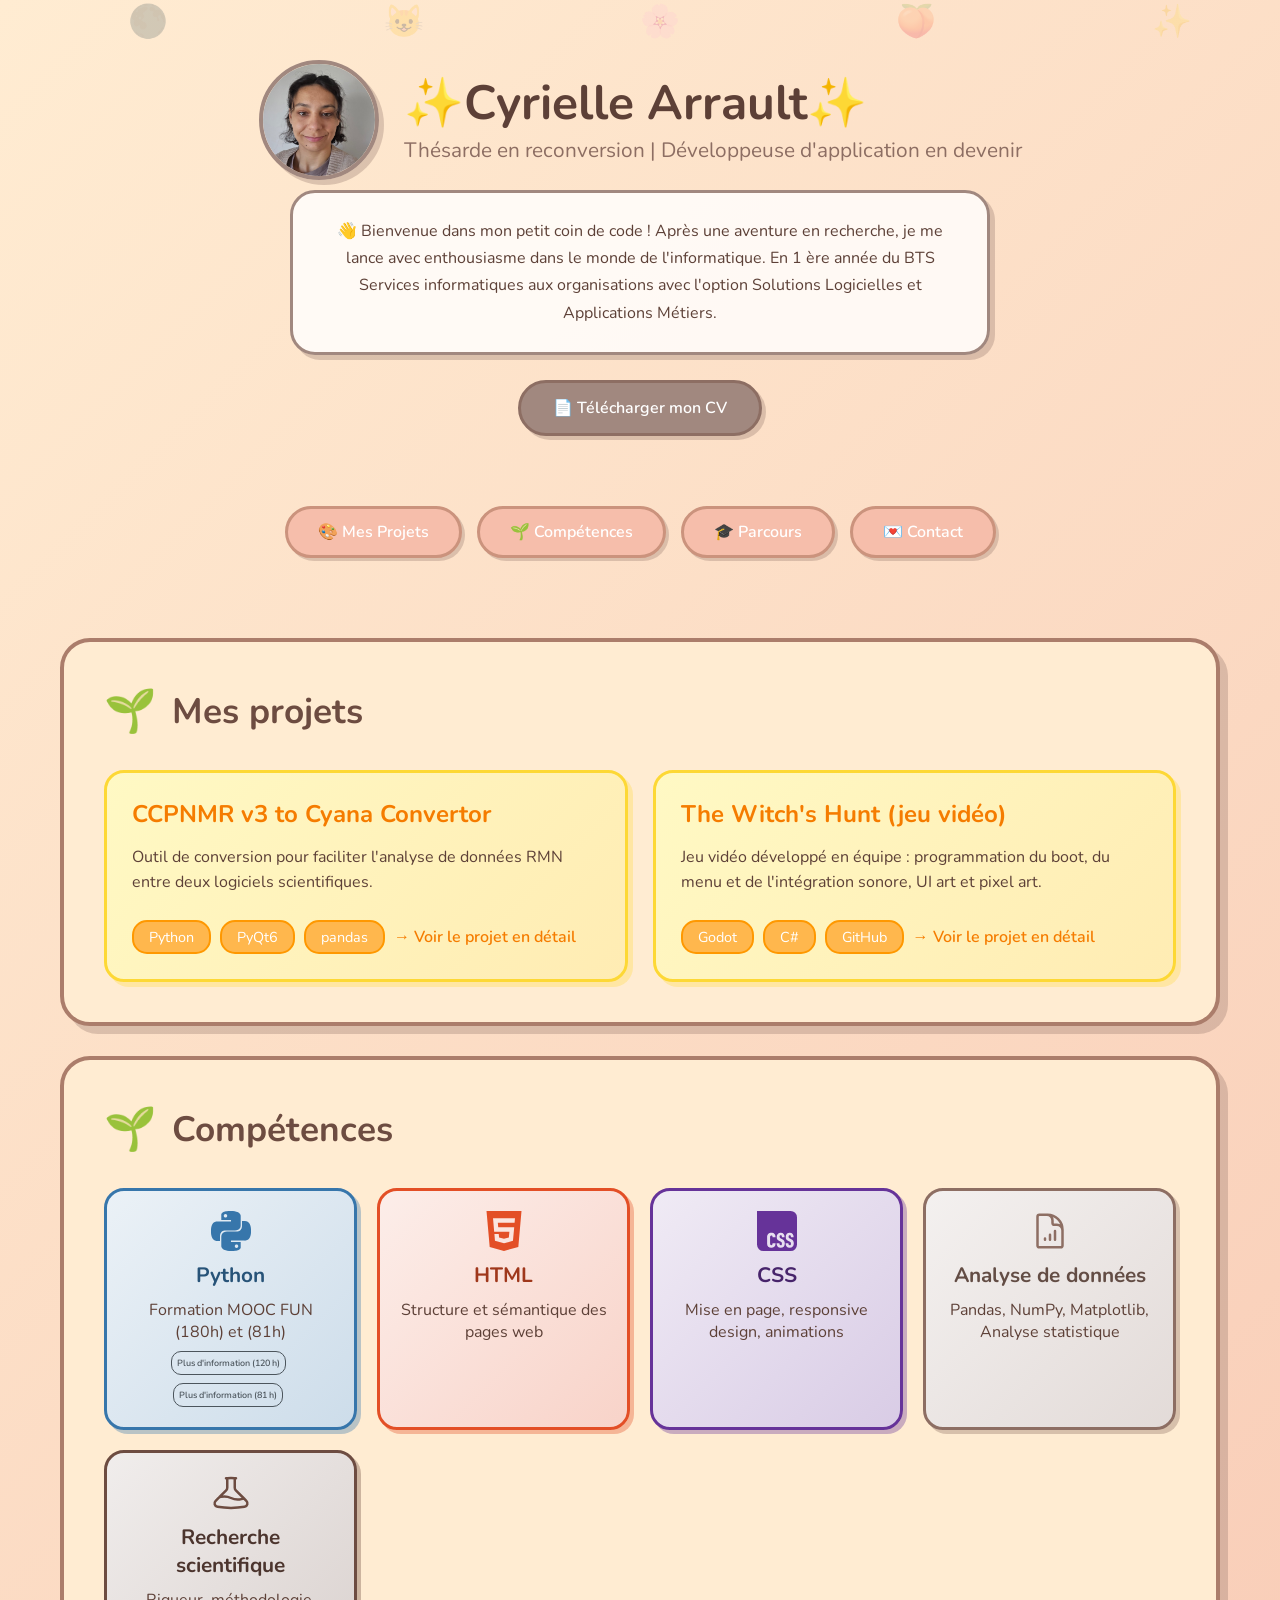
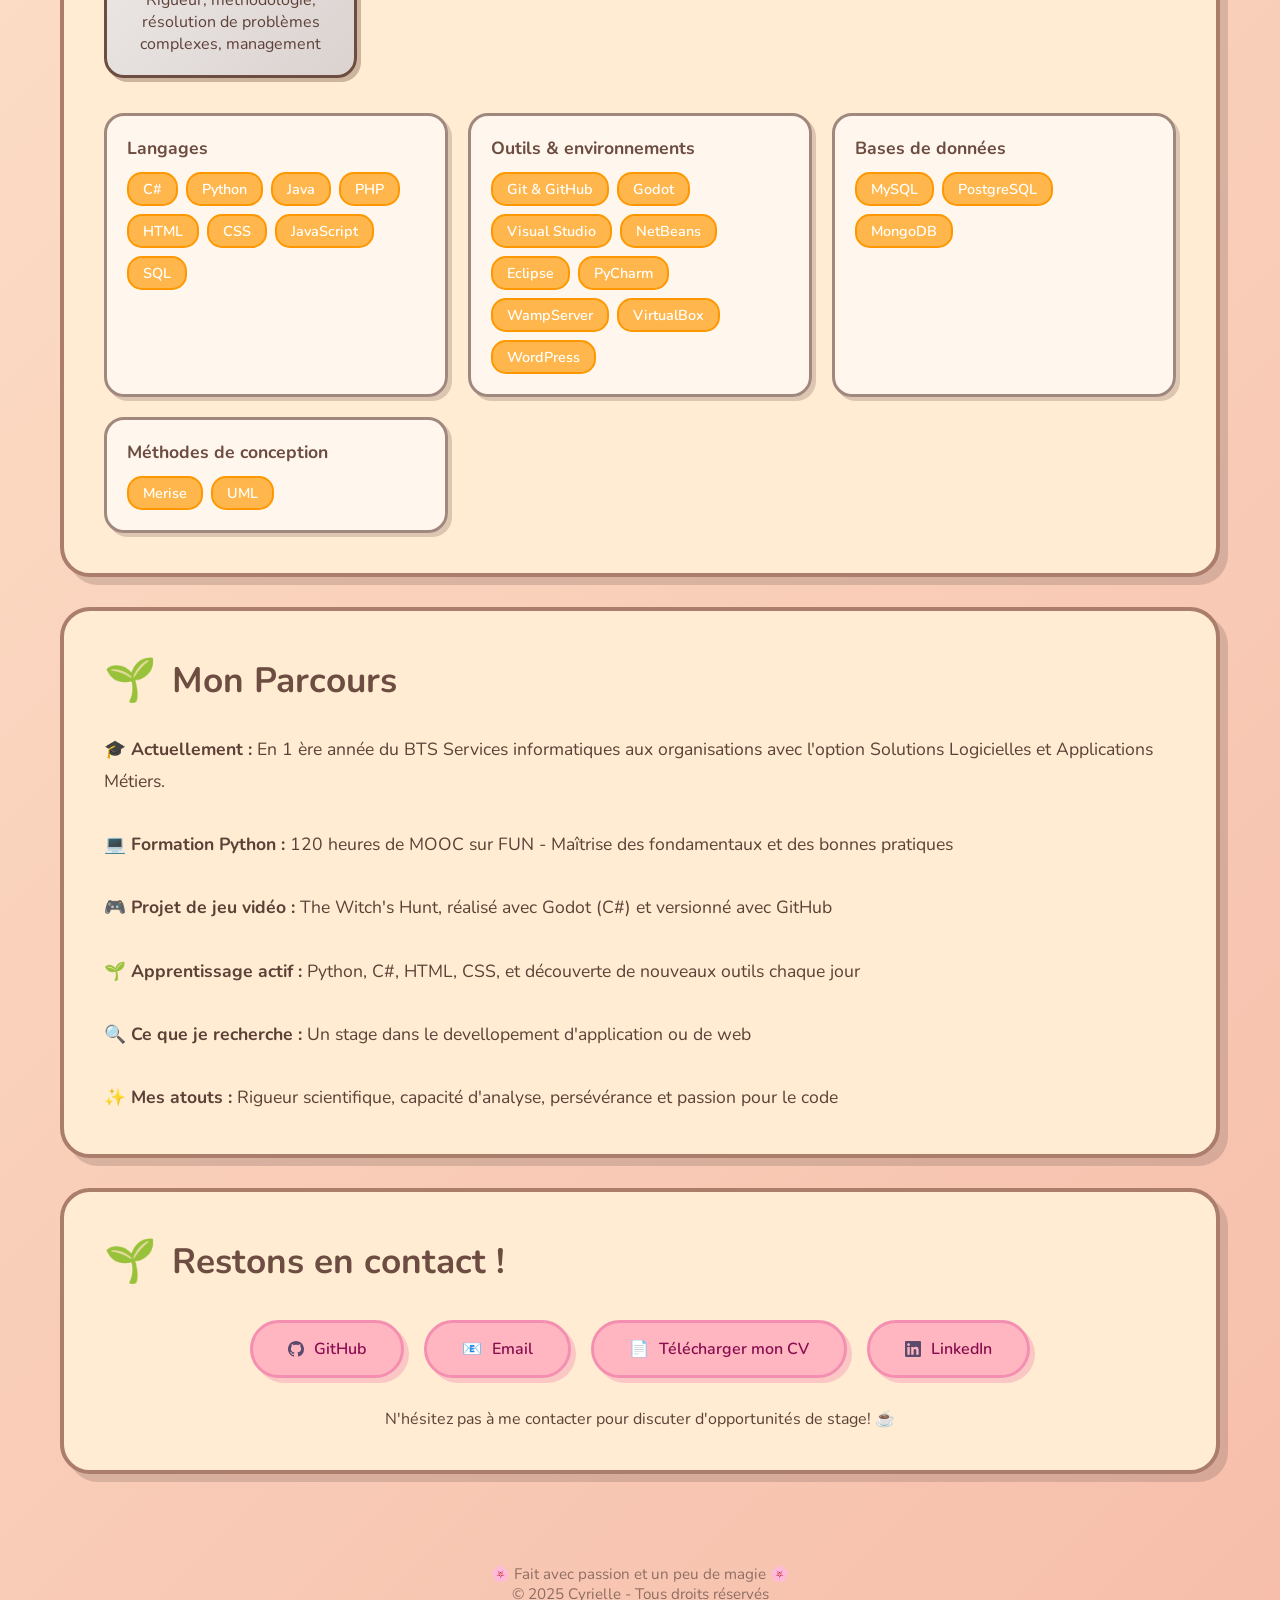
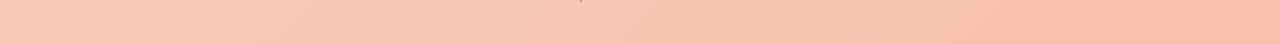
==== commit 1d829c38: "update" ====
--- a/index.html
+++ b/index.html
@@ -25,7 +25,7 @@
             <img src="image/photo.jpeg" alt="Photo de Cyrielle Arrault" class="profile-photo">
             <div class="profile-text">
                 <h1>✨Cyrielle Arrault✨</h1>
-                <p class="subtitle">PhD en reconversion | Développeuse d'application en devenir</p>
+                <p class="subtitle">Thésarde en reconversion | Développeuse d'application en devenir</p>
             </div>
         </div>
         <div class="intro">
@@ -55,6 +55,14 @@
                     <span class="tag-project">Python</span>
                     <span class="tag-project">PyQt6</span>
                     <span class="tag-project">pandas</span>
+                    <span class="view-more">→ Voir le projet en détail</span>
+                </a>
+                <a href="witchs-hunt-project.html" class="project-card">
+                    <h3>The Witch's Hunt (jeu vidéo)</h3>
+                    <p>Jeu vidéo développé en équipe : programmation du boot, du menu et de l'intégration sonore, UI art et pixel art.</p>
+                    <span class="tag-project">Godot</span>
+                    <span class="tag-project">C#</span>
+                    <span class="tag-project">GitHub</span>
                     <span class="view-more">→ Voir le projet en détail</span>
                 </a>
             </div>
@@ -110,6 +118,13 @@
                     <p>Rigueur, méthodologie, résolution de problèmes complexes, management</p>
                 </div>
             </div>
+
+            <div class="skill-groups">
+                <div class="skill-group"><h3>Langages</h3><div class="chip-row"><span class="skill-chip">C#</span><span class="skill-chip">Python</span><span class="skill-chip">Java</span><span class="skill-chip">PHP</span><span class="skill-chip">HTML</span><span class="skill-chip">CSS</span><span class="skill-chip">JavaScript</span><span class="skill-chip">SQL</span></div></div>
+                <div class="skill-group"><h3>Outils &amp; environnements</h3><div class="chip-row"><span class="skill-chip">Git &amp; GitHub</span><span class="skill-chip">Godot</span><span class="skill-chip">Visual Studio</span><span class="skill-chip">NetBeans</span><span class="skill-chip">Eclipse</span><span class="skill-chip">PyCharm</span><span class="skill-chip">WampServer</span><span class="skill-chip">VirtualBox</span><span class="skill-chip">WordPress</span></div></div>
+                <div class="skill-group"><h3>Bases de données</h3><div class="chip-row"><span class="skill-chip">MySQL</span><span class="skill-chip">PostgreSQL</span><span class="skill-chip">MongoDB</span></div></div>
+                <div class="skill-group"><h3>Méthodes de conception</h3><div class="chip-row"><span class="skill-chip">Merise</span><span class="skill-chip">UML</span></div></div>
+            </div>
         </section>
 
         <section id="parcours">
@@ -117,7 +132,8 @@
             <p style="line-height: 1.8; font-size: 1.1em;">
                 🎓 <strong>Actuellement :</strong> En 1 ère année du BTS Services informatiques aux organisations avec l'option Solutions Logicielles et Applications Métiers.<br><br>
                 💻 <strong>Formation Python :</strong> 120 heures de MOOC sur FUN - Maîtrise des fondamentaux et des bonnes pratiques<br><br>
-                🌱 <strong>Apprentissage actif :</strong> Python, HTML, CSS, et découverte de nouveaux outils chaque jour<br><br>
+                🎮 <strong>Projet de jeu vidéo :</strong> The Witch's Hunt, réalisé avec Godot (C#) et versionné avec GitHub<br><br>
+                🌱 <strong>Apprentissage actif :</strong> Python, C#, HTML, CSS, et découverte de nouveaux outils chaque jour<br><br>
                 🔍 <strong>Ce que je recherche :</strong> Un stage dans le devellopement d'application ou de web<br><br>
                 ✨ <strong>Mes atouts :</strong> Rigueur scientifique, capacité d'analyse, persévérance et passion pour le code
             </p>
@@ -147,42 +163,6 @@
                 </a>
             </div>
             <p>N'hésitez pas à me contacter pour discuter d'opportunités de stage! ☕</p>
-
-            <!-- Formulaire "Me joindre" -->
-            <div class="contact-form-wrapper">
-                <button type="button" class="contact-form-toggle" id="contact-form-toggle" onclick="toggleContactForm()">
-                    <span>💌</span> Me joindre
-                </button>
-                <div class="contact-form-box" id="contact-form-box">
-                    <form id="contact-form" action="https://formsubmit.co/ajax/cyrielle.arrault@outlook.com" method="POST">
-                        <input type="hidden" name="_subject" value="Nouveau message depuis le portfolio 🌸">
-                        <input type="hidden" name="_template" value="table">
-                        <input type="hidden" name="_captcha" value="false">
-
-                        <h3 class="form-title">Contactez-moi 🌸</h3>
-
-                        <div class="form-field">
-                            <label for="cf-name">Votre nom <span class="required">*</span></label>
-                            <input type="text" id="cf-name" name="name" required>
-                        </div>
-
-                        <div class="form-field">
-                            <label for="cf-email">Votre email <span class="required">*</span></label>
-                            <input type="email" id="cf-email" name="email" required>
-                        </div>
-
-                        <div class="form-field">
-                            <label for="cf-message">Votre message <span class="required">*</span></label>
-                            <textarea id="cf-message" name="message" rows="4" required></textarea>
-                        </div>
-
-                        <div class="form-footer">
-                            <p id="form-status" class="form-status" aria-live="polite"></p>
-                            <button type="submit" class="form-submit-btn">Envoyer</button>
-                        </div>
-                    </form>
-                </div>
-            </div>
         </section>
     </div>
 
@@ -191,51 +171,5 @@
         <p>🌸 Fait avec passion et un peu de magie 🌸</p>
         <p>© 2025 Cyrielle - Tous droits réservés</p>
     </footer>
-
-    <script>
-        function toggleContactForm() {
-            const box = document.getElementById('contact-form-box');
-            const btn = document.getElementById('contact-form-toggle');
-            const isOpen = box.classList.toggle('is-open');
-            btn.classList.toggle('is-active', isOpen);
-        }
-
-        document.addEventListener('DOMContentLoaded', function () {
-            const form = document.getElementById('contact-form');
-            const status = document.getElementById('form-status');
-
-            form.addEventListener('submit', function (e) {
-                e.preventDefault();
-                const submitBtn = form.querySelector('.form-submit-btn');
-                submitBtn.disabled = true;
-                submitBtn.textContent = 'Envoi en cours...';
-                status.textContent = '';
-                status.className = 'form-status';
-
-                fetch(form.action, {
-                    method: 'POST',
-                    headers: { 'Accept': 'application/json' },
-                    body: new FormData(form)
-                })
-                    .then(function (response) {
-                        if (!response.ok) throw new Error('Erreur réseau');
-                        return response.json();
-                    })
-                    .then(function () {
-                        status.textContent = '✅ Message envoyé, merci ! Je vous répondrai vite.';
-                        status.className = 'form-status success';
-                        form.reset();
-                    })
-                    .catch(function () {
-                        status.textContent = '❌ Oups, le message n\'a pas pu être envoyé. Réessayez ou écrivez-moi directement par email.';
-                        status.className = 'form-status error';
-                    })
-                    .finally(function () {
-                        submitBtn.disabled = false;
-                        submitBtn.textContent = 'Envoyer 📨';
-                    });
-            });
-        });
-    </script>
 </body>
-</html>
+</html>
--- a/index.css
+++ b/index.css
@@ -361,135 +361,40 @@
 .peach { left: 70%; animation-duration: 13s; animation-delay: 1s; }
 .star { left: 90%; animation-duration: 11s; animation-delay: 3s; }
 
-/* Formulaire "Me joindre" */
-.contact-form-wrapper {
-    max-width: 500px;
-    margin: 0 auto;
-}
-
-.contact-form-toggle {
-    -webkit-appearance: none;
-    -moz-appearance: none;
-    appearance: none;
-    box-sizing: border-box;
+/* Compétences détaillées */
+.skill-groups {
+    margin-top: 35px;
+    display: grid;
+    grid-template-columns: repeat(auto-fit, minmax(260px, 1fr));
+    gap: 20px;
+}
+
+.skill-group {
+    background: rgba(255, 255, 255, 0.6);
+    padding: 20px;
+    border-radius: 20px;
+    border: 3px solid #A1887F;
+    box-shadow: 4px 4px 0 rgba(141, 110, 99, 0.3);
+}
+
+.skill-group h3 {
+    color: #6D4C41;
+    font-size: 1.1em;
+    margin-bottom: 12px;
+}
+
+.chip-row {
     display: flex;
-    align-items: center;
-    justify-content: center;
-    gap: 10px;
-    width: 100%;
-    background: #FFB6C1;
-    color: #880E4F;
-    padding: 15px 35px;
-    border-radius: 50px;
-    font-weight: 600;
-    font-size: 1em;
-    font-family: inherit;
-    border: 3px solid #F48FB1;
-    box-shadow: 5px 5px 0 rgba(244, 143, 177, 0.4);
-    cursor: pointer;
-    transition: all 0.3s ease;
-}
-
-.contact-form-toggle:hover,
-.contact-form-toggle.is-active {
-    transform: translateY(-3px);
-    box-shadow: 7px 7px 0 rgba(244, 143, 177, 0.4);
-}
-
-.contact-form-box {
-    max-height: 0;
-    overflow: hidden;
-    transition: max-height 0.5s ease, margin-top 0.5s ease;
-    margin-top: 0;
-}
-
-.contact-form-box.is-open {
-    max-height: 700px;
-    margin-top: 20px;
-}
-
-.contact-form-box form {
-    display: flex;
-    flex-direction: column;
-    gap: 10px;
-    background: rgba(255, 255, 255, 0.85);
-    border: 3px solid #F48FB1;
-    border-radius: 20px;
-    padding: 25px;
-    box-shadow: 5px 5px 0 rgba(244, 143, 177, 0.3);
-    text-align: left;
-}
-
-.contact-form-box label {
-    font-weight: 600;
-    color: #880E4F;
-    font-size: 0.95em;
-    margin-top: 5px;
-}
-
-.contact-form-box input,
-.contact-form-box textarea {
-    -webkit-appearance: none;
-    -moz-appearance: none;
-    appearance: none;
-    box-sizing: border-box;
-    width: 100%;
-    font-family: inherit;
-    font-size: 1em;
-    padding: 12px 15px;
+    flex-wrap: wrap;
+    gap: 8px;
+}
+
+.skill-chip {
+    background: #FFB74D;
+    color: white;
+    padding: 5px 14px;
     border-radius: 15px;
-    border: 2px solid #F8BBD0;
-    background: white;
-    color: #5D4037;
-    resize: vertical;
-}
-
-.contact-form-box input:focus,
-.contact-form-box textarea:focus {
-    outline: none;
-    border-color: #F48FB1;
-}
-
-.form-submit-btn {
-    -webkit-appearance: none;
-    -moz-appearance: none;
-    appearance: none;
-    box-sizing: border-box;
-    margin-top: 10px;
-    background: #F48FB1;
-    color: white;
-    border: 3px solid #EC407A;
-    padding: 12px 20px;
-    border-radius: 50px;
-    font-weight: 700;
-    font-family: inherit;
-    font-size: 1em;
-    cursor: pointer;
-    transition: all 0.3s ease;
-}
-
-.form-submit-btn:hover {
-    transform: translateY(-2px);
-    box-shadow: 4px 4px 0 rgba(236, 64, 122, 0.4);
-}
-
-.form-submit-btn:disabled {
-    opacity: 0.7;
-    cursor: not-allowed;
-    transform: none;
-}
-
-.form-status {
-    text-align: center;
-    font-weight: 600;
-    margin-top: 5px;
-    min-height: 1.2em;
-}
-
-.form-status.success {
-    color: #2E7D32;
-}
-
-.form-status.error {
-    color: #C62828;
-}
+    font-size: 0.9em;
+    font-weight: 600;
+    border: 2px solid #FF9800;
+}
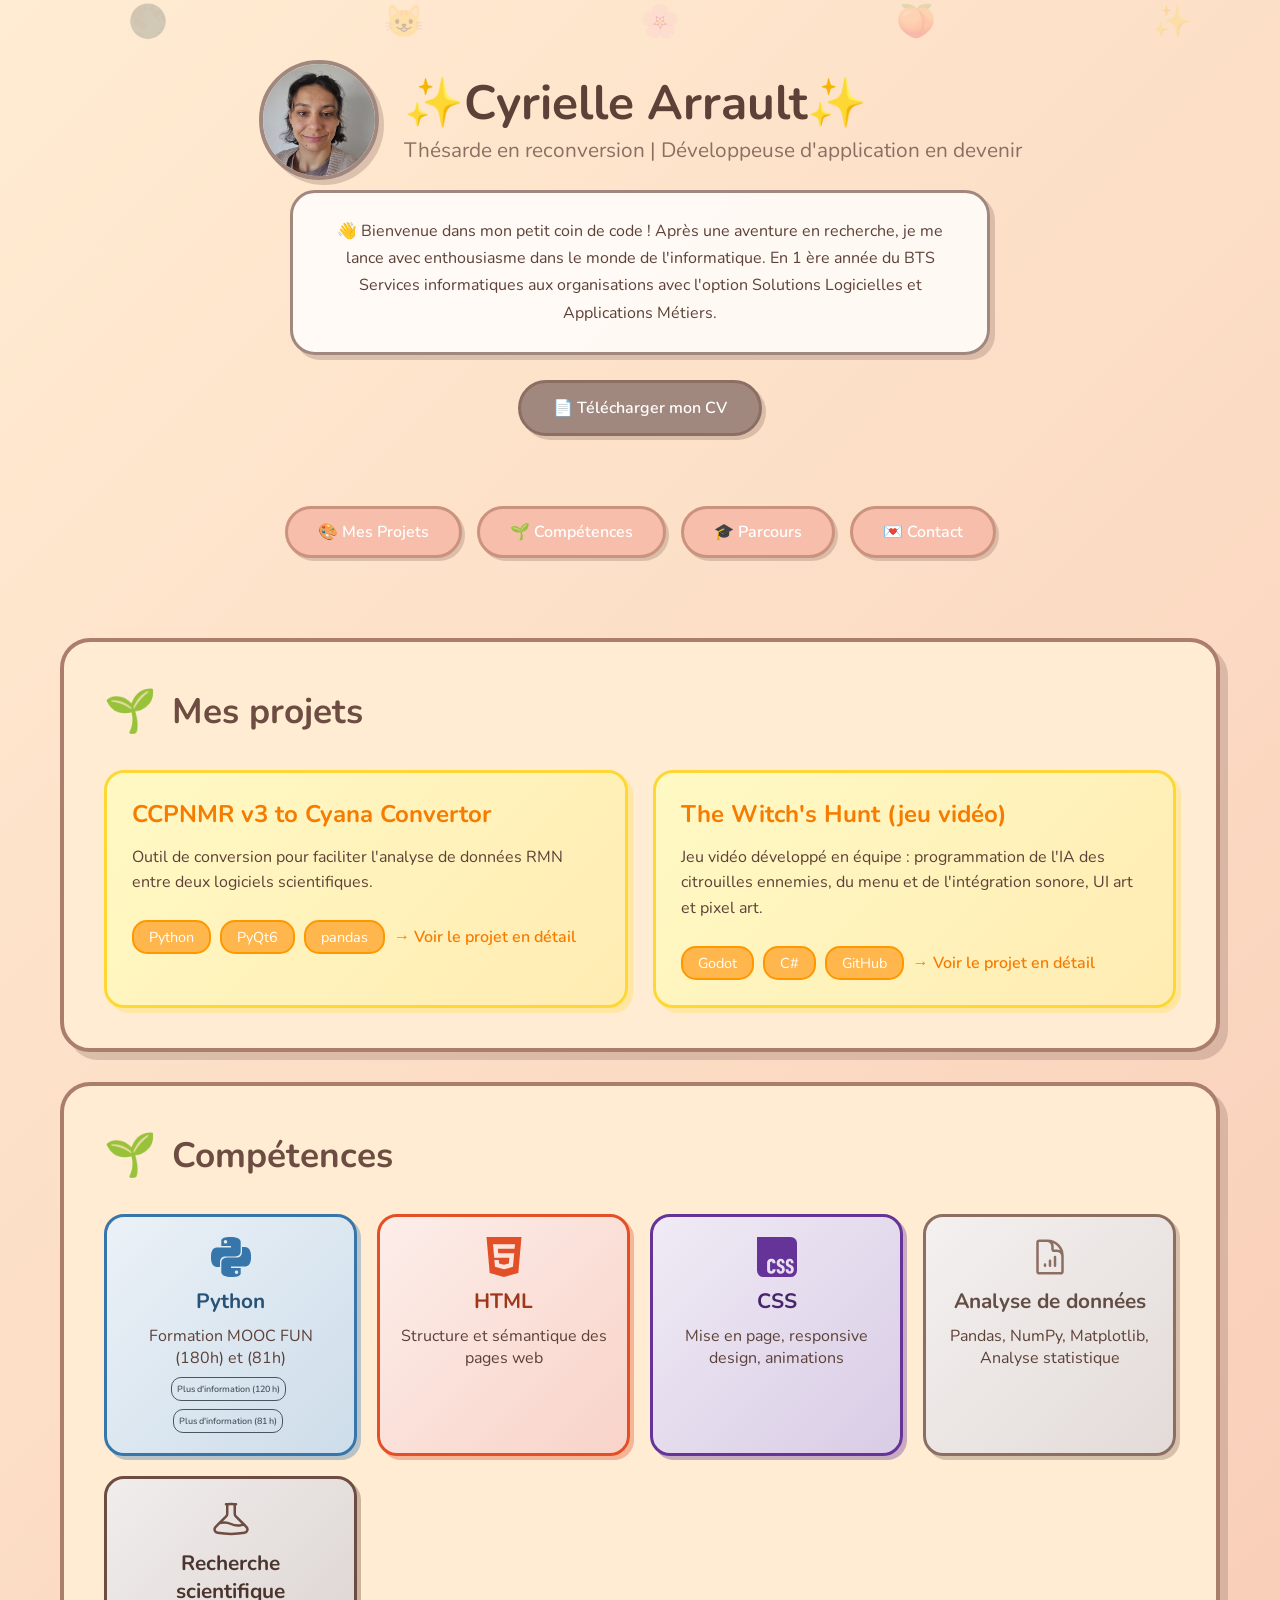
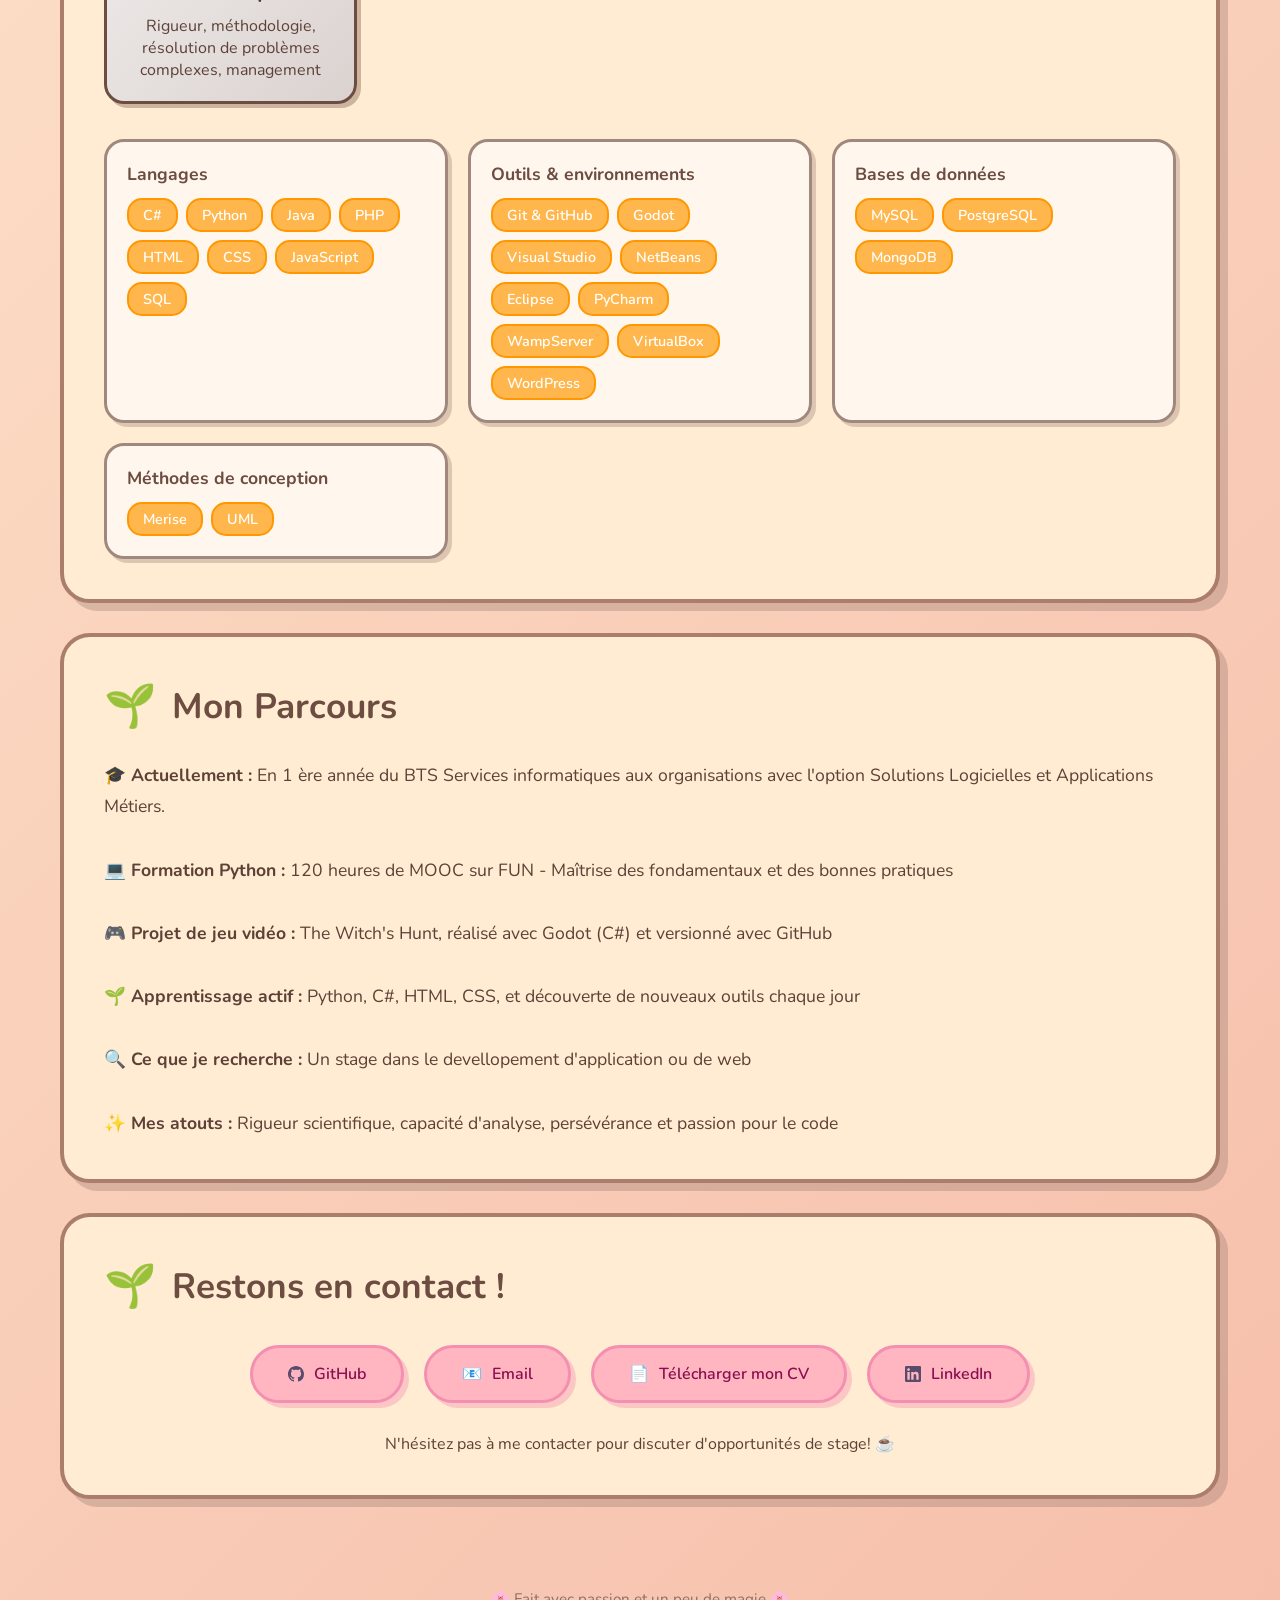
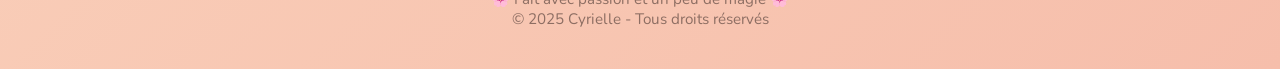
==== commit fb550d4d: "fix bug in ia bot" ====
--- a/index.html
+++ b/index.html
@@ -59,7 +59,7 @@
                 </a>
                 <a href="witchs-hunt-project.html" class="project-card">
                     <h3>The Witch's Hunt (jeu vidéo)</h3>
-                    <p>Jeu vidéo développé en équipe : programmation du boot, du menu et de l'intégration sonore, UI art et pixel art.</p>
+                    <p>Jeu vidéo développé en équipe : programmation de l'IA des citrouilles ennemies, du menu et de l'intégration sonore, UI art et pixel art.</p>
                     <span class="tag-project">Godot</span>
                     <span class="tag-project">C#</span>
                     <span class="tag-project">GitHub</span>
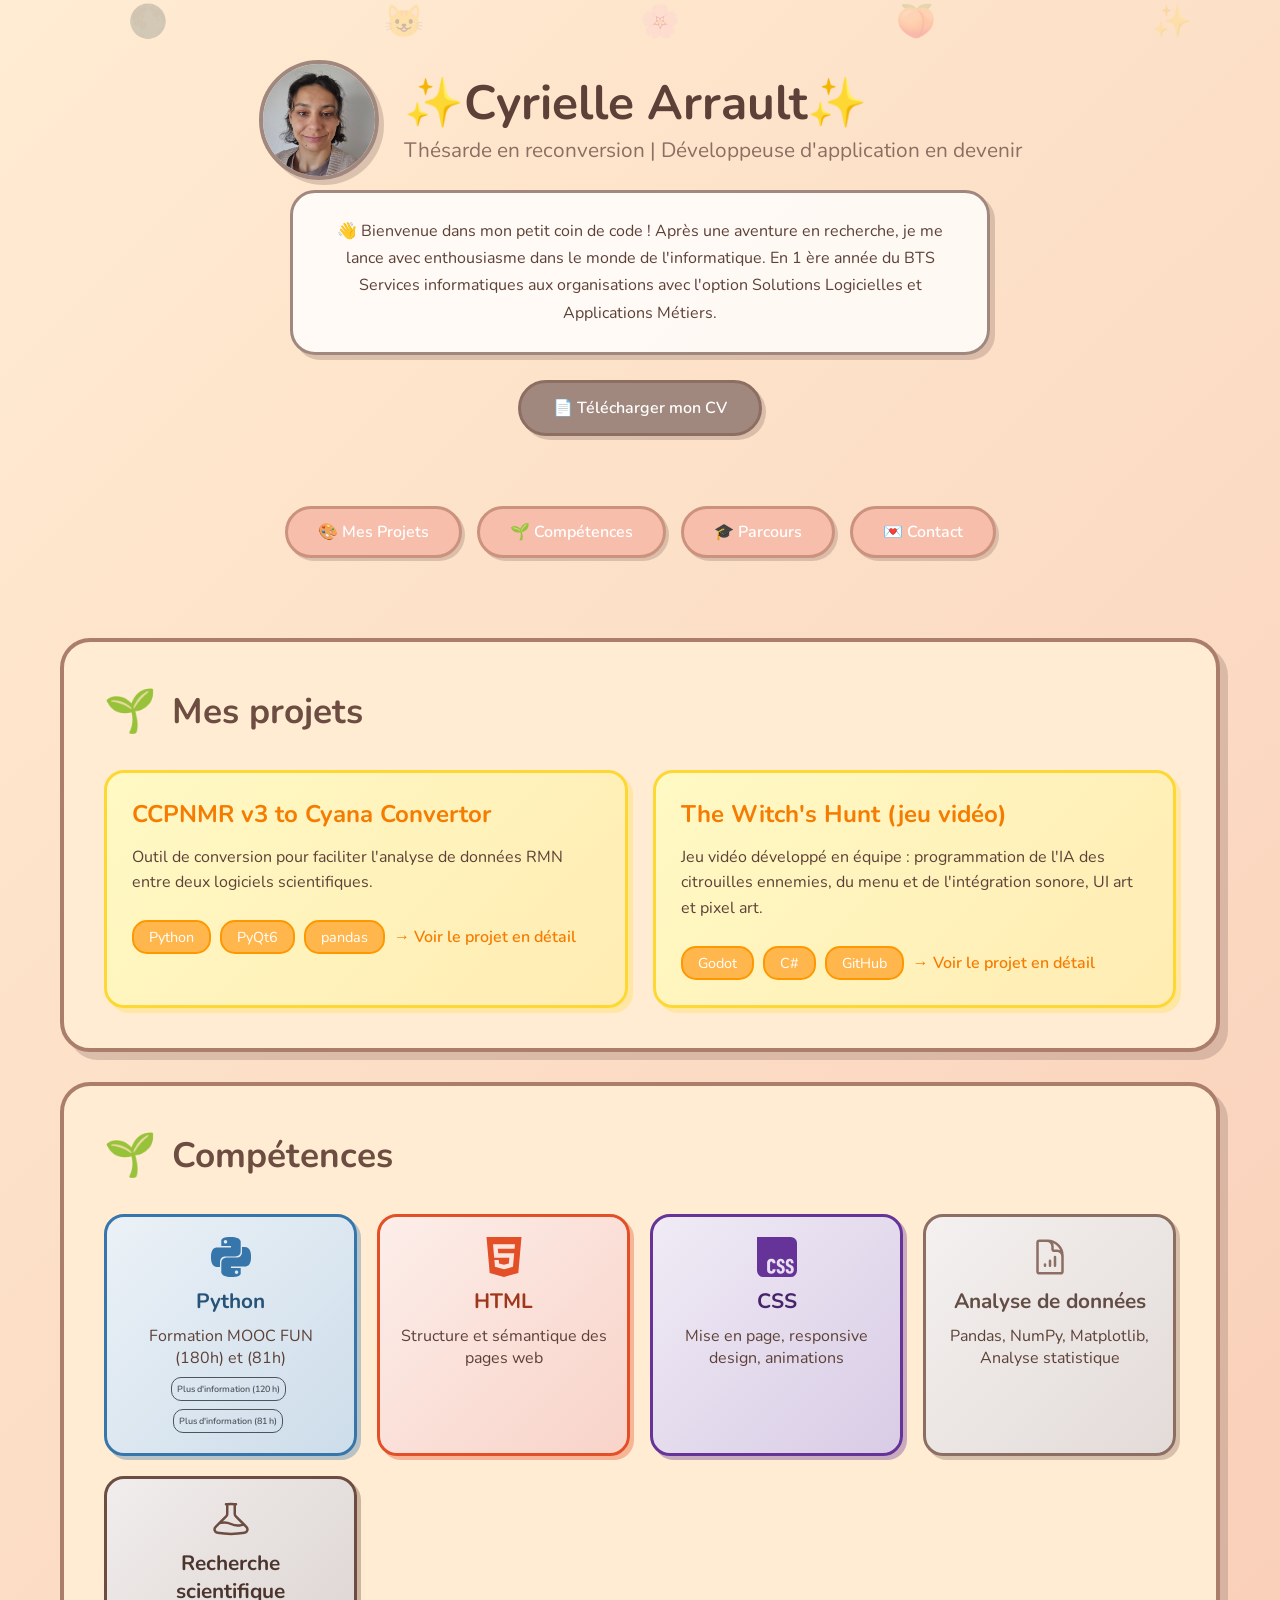
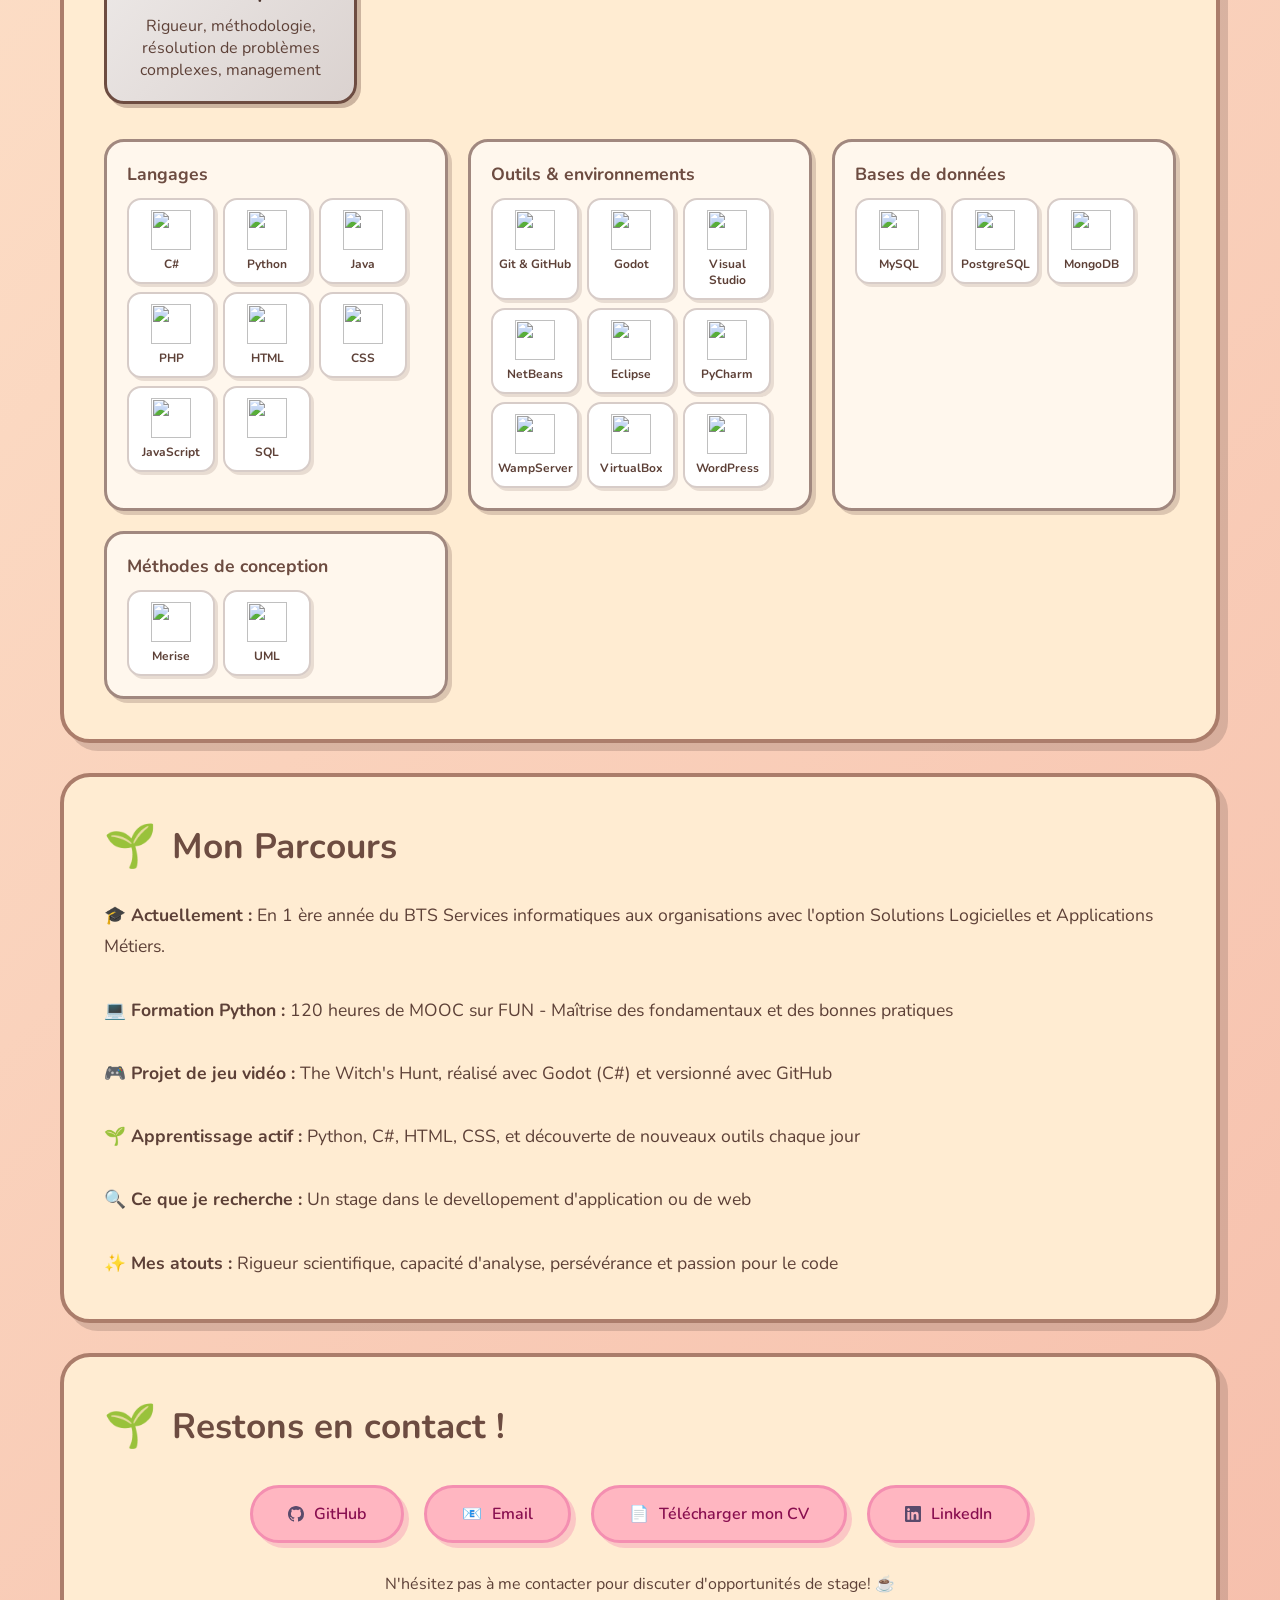
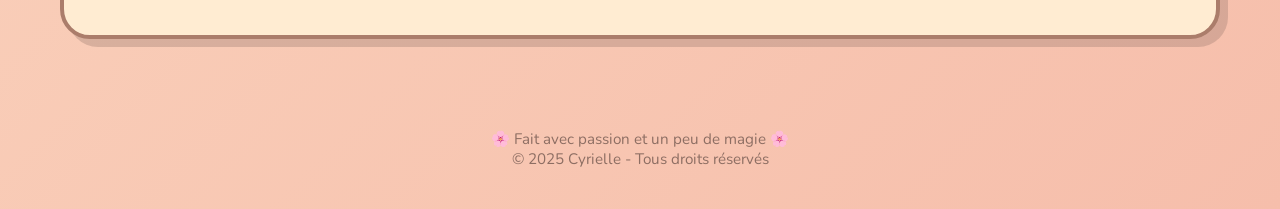
==== commit 1f0a05f5: "add img competance" ====
--- a/index.html
+++ b/index.html
@@ -120,10 +120,10 @@
             </div>
 
             <div class="skill-groups">
-                <div class="skill-group"><h3>Langages</h3><div class="chip-row"><span class="skill-chip">C#</span><span class="skill-chip">Python</span><span class="skill-chip">Java</span><span class="skill-chip">PHP</span><span class="skill-chip">HTML</span><span class="skill-chip">CSS</span><span class="skill-chip">JavaScript</span><span class="skill-chip">SQL</span></div></div>
-                <div class="skill-group"><h3>Outils &amp; environnements</h3><div class="chip-row"><span class="skill-chip">Git &amp; GitHub</span><span class="skill-chip">Godot</span><span class="skill-chip">Visual Studio</span><span class="skill-chip">NetBeans</span><span class="skill-chip">Eclipse</span><span class="skill-chip">PyCharm</span><span class="skill-chip">WampServer</span><span class="skill-chip">VirtualBox</span><span class="skill-chip">WordPress</span></div></div>
-                <div class="skill-group"><h3>Bases de données</h3><div class="chip-row"><span class="skill-chip">MySQL</span><span class="skill-chip">PostgreSQL</span><span class="skill-chip">MongoDB</span></div></div>
-                <div class="skill-group"><h3>Méthodes de conception</h3><div class="chip-row"><span class="skill-chip">Merise</span><span class="skill-chip">UML</span></div></div>
+                <div class="skill-group"><h3>Langages</h3><div class="chip-row"><span class="skill-chip"><img src="image/skills/csharp.svg" alt="" width="40" height="40" loading="lazy">C#</span><span class="skill-chip"><img src="image/skills/python.svg" alt="" width="40" height="40" loading="lazy">Python</span><span class="skill-chip"><img src="image/skills/java.svg" alt="" width="40" height="40" loading="lazy">Java</span><span class="skill-chip"><img src="image/skills/php.svg" alt="" width="40" height="40" loading="lazy">PHP</span><span class="skill-chip"><img src="image/skills/html5.svg" alt="" width="40" height="40" loading="lazy">HTML</span><span class="skill-chip"><img src="image/skills/css.svg" alt="" width="40" height="40" loading="lazy">CSS</span><span class="skill-chip"><img src="image/skills/javascript.svg" alt="" width="40" height="40" loading="lazy">JavaScript</span><span class="skill-chip"><img src="image/skills/sql.svg" alt="" width="40" height="40" loading="lazy">SQL</span></div></div>
+                <div class="skill-group"><h3>Outils &amp; environnements</h3><div class="chip-row"><span class="skill-chip"><img src="image/skills/git.svg" alt="" width="40" height="40" loading="lazy">Git &amp; GitHub</span><span class="skill-chip"><img src="image/skills/godot.svg" alt="" width="40" height="40" loading="lazy">Godot</span><span class="skill-chip"><img src="image/skills/visualstudio.svg" alt="" width="40" height="40" loading="lazy">Visual Studio</span><span class="skill-chip"><img src="image/skills/netbeans.svg" alt="" width="40" height="40" loading="lazy">NetBeans</span><span class="skill-chip"><img src="image/skills/eclipse.svg" alt="" width="40" height="40" loading="lazy">Eclipse</span><span class="skill-chip"><img src="image/skills/pycharm.svg" alt="" width="40" height="40" loading="lazy">PyCharm</span><span class="skill-chip"><img src="image/skills/wampserver.svg" alt="" width="40" height="40" loading="lazy">WampServer</span><span class="skill-chip"><img src="image/skills/virtualbox.svg" alt="" width="40" height="40" loading="lazy">VirtualBox</span><span class="skill-chip"><img src="image/skills/wordpress.svg" alt="" width="40" height="40" loading="lazy">WordPress</span></div></div>
+                <div class="skill-group"><h3>Bases de données</h3><div class="chip-row"><span class="skill-chip"><img src="image/skills/mysql.svg" alt="" width="40" height="40" loading="lazy">MySQL</span><span class="skill-chip"><img src="image/skills/postgresql.svg" alt="" width="40" height="40" loading="lazy">PostgreSQL</span><span class="skill-chip"><img src="image/skills/mongodb.svg" alt="" width="40" height="40" loading="lazy">MongoDB</span></div></div>
+                <div class="skill-group"><h3>Méthodes de conception</h3><div class="chip-row"><span class="skill-chip"><img src="image/skills/merise.svg" alt="" width="40" height="40" loading="lazy">Merise</span><span class="skill-chip"><img src="image/skills/uml.svg" alt="" width="40" height="40" loading="lazy">UML</span></div></div>
             </div>
         </section>
 
--- a/index.css
+++ b/index.css
@@ -390,11 +390,24 @@
 }
 
 .skill-chip {
-    background: #FFB74D;
-    color: white;
-    padding: 5px 14px;
-    border-radius: 15px;
-    font-size: 0.9em;
-    font-weight: 600;
-    border: 2px solid #FF9800;
-}
+    display: flex;
+    flex-direction: column;
+    align-items: center;
+    gap: 6px;
+    width: 88px;
+    padding: 10px 6px;
+    background: white;
+    color: #5D4037;
+    border-radius: 14px;
+    font-size: 0.75em;
+    font-weight: 700;
+    text-align: center;
+    border: 2px solid #D7CCC8;
+    box-shadow: 3px 3px 0 rgba(141, 110, 99, 0.2);
+}
+
+.skill-chip img {
+    width: 40px;
+    height: 40px;
+    object-fit: contain;
+}
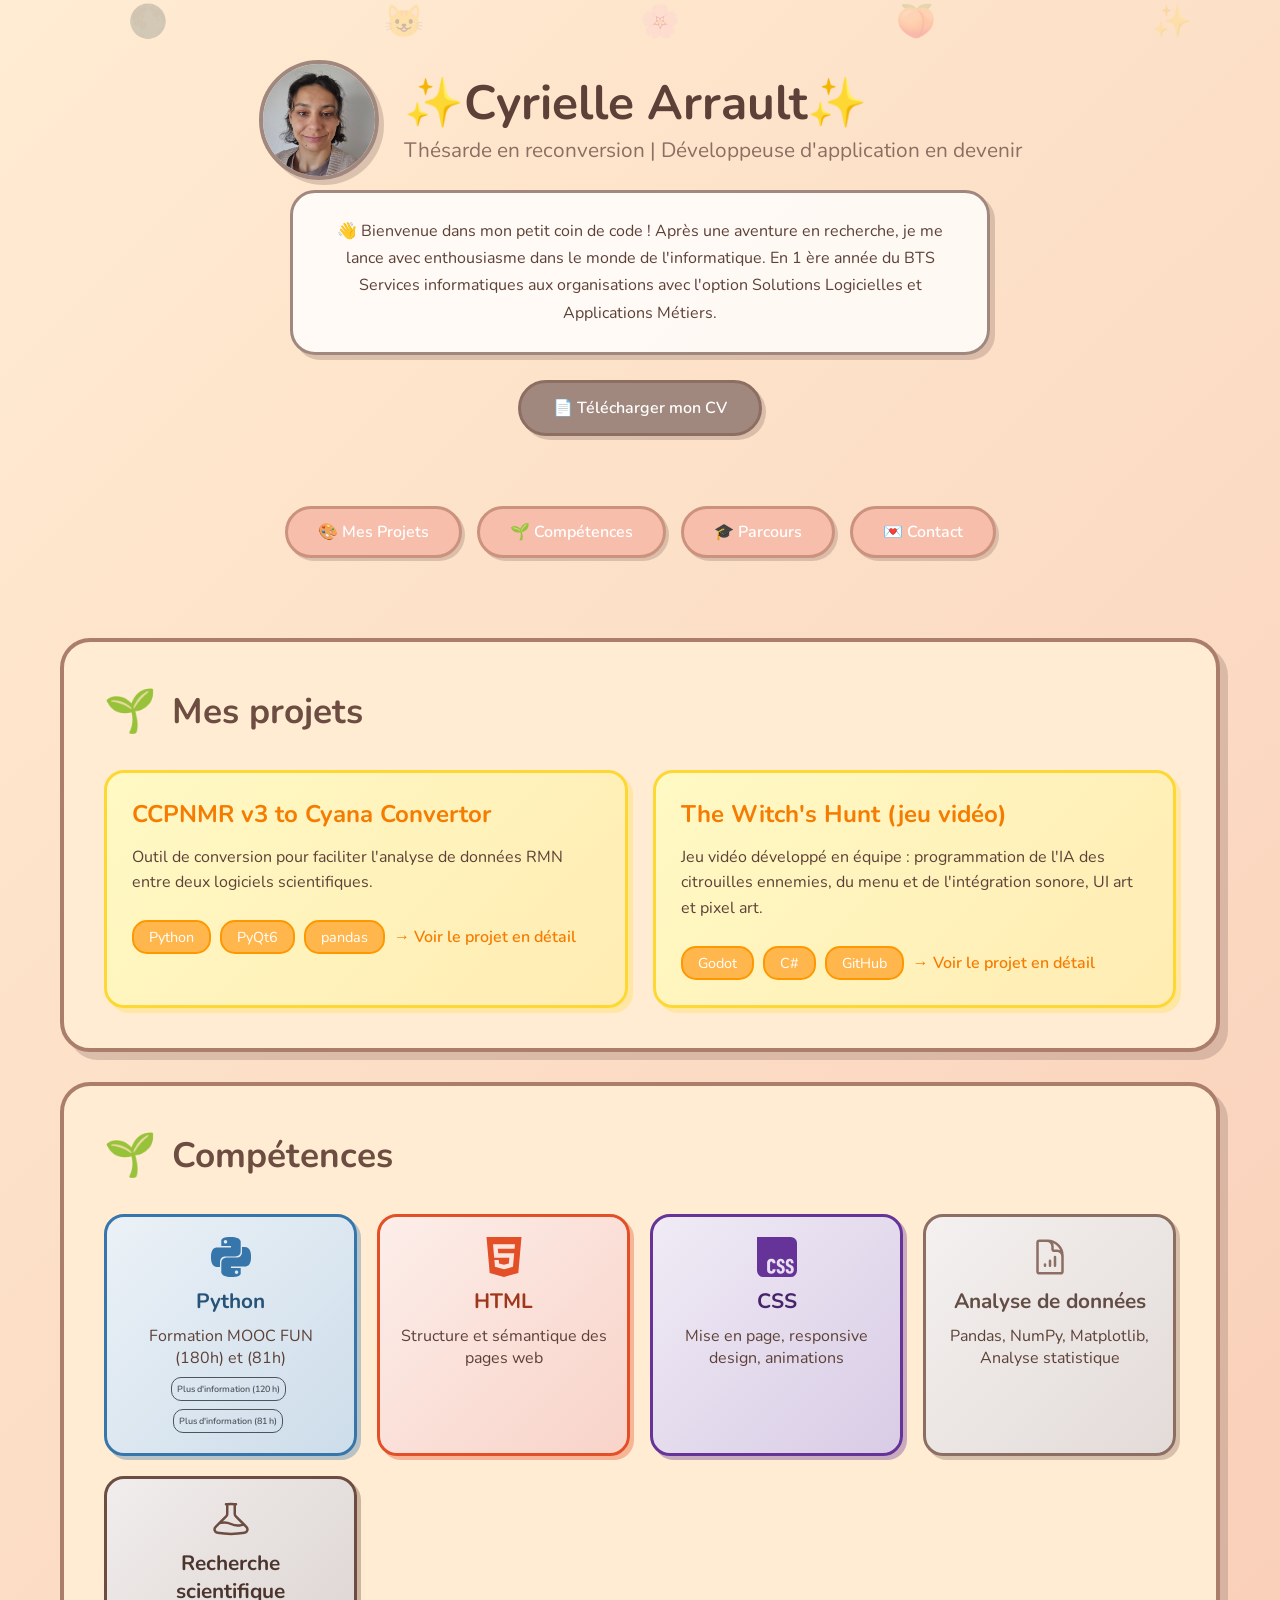
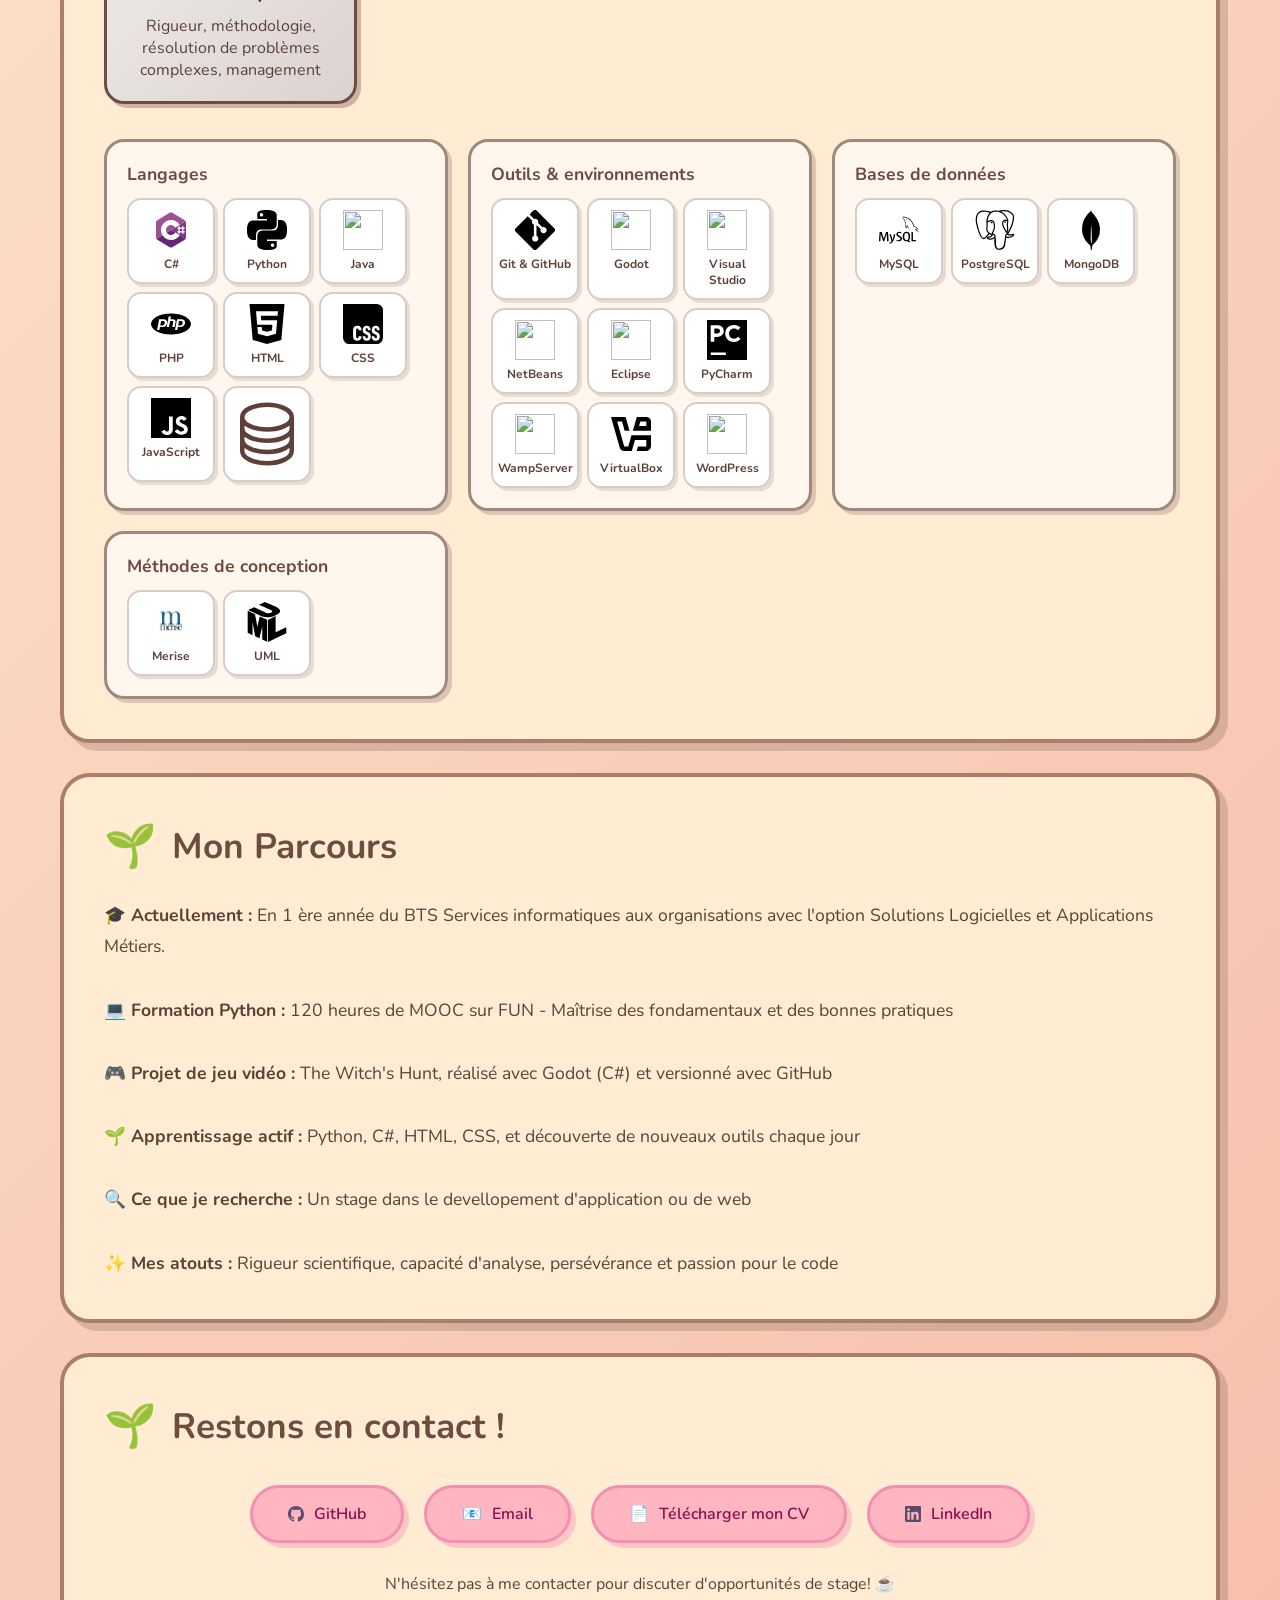
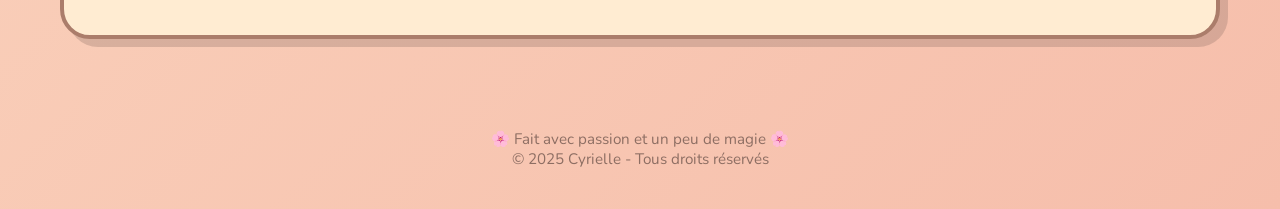
==== commit 2d31f74d: "image competance" ====
--- a/index.html
+++ b/index.html
@@ -120,10 +120,46 @@
             </div>
 
             <div class="skill-groups">
-                <div class="skill-group"><h3>Langages</h3><div class="chip-row"><span class="skill-chip"><img src="image/skills/csharp.svg" alt="" width="40" height="40" loading="lazy">C#</span><span class="skill-chip"><img src="image/skills/python.svg" alt="" width="40" height="40" loading="lazy">Python</span><span class="skill-chip"><img src="image/skills/java.svg" alt="" width="40" height="40" loading="lazy">Java</span><span class="skill-chip"><img src="image/skills/php.svg" alt="" width="40" height="40" loading="lazy">PHP</span><span class="skill-chip"><img src="image/skills/html5.svg" alt="" width="40" height="40" loading="lazy">HTML</span><span class="skill-chip"><img src="image/skills/css.svg" alt="" width="40" height="40" loading="lazy">CSS</span><span class="skill-chip"><img src="image/skills/javascript.svg" alt="" width="40" height="40" loading="lazy">JavaScript</span><span class="skill-chip"><img src="image/skills/sql.svg" alt="" width="40" height="40" loading="lazy">SQL</span></div></div>
-                <div class="skill-group"><h3>Outils &amp; environnements</h3><div class="chip-row"><span class="skill-chip"><img src="image/skills/git.svg" alt="" width="40" height="40" loading="lazy">Git &amp; GitHub</span><span class="skill-chip"><img src="image/skills/godot.svg" alt="" width="40" height="40" loading="lazy">Godot</span><span class="skill-chip"><img src="image/skills/visualstudio.svg" alt="" width="40" height="40" loading="lazy">Visual Studio</span><span class="skill-chip"><img src="image/skills/netbeans.svg" alt="" width="40" height="40" loading="lazy">NetBeans</span><span class="skill-chip"><img src="image/skills/eclipse.svg" alt="" width="40" height="40" loading="lazy">Eclipse</span><span class="skill-chip"><img src="image/skills/pycharm.svg" alt="" width="40" height="40" loading="lazy">PyCharm</span><span class="skill-chip"><img src="image/skills/wampserver.svg" alt="" width="40" height="40" loading="lazy">WampServer</span><span class="skill-chip"><img src="image/skills/virtualbox.svg" alt="" width="40" height="40" loading="lazy">VirtualBox</span><span class="skill-chip"><img src="image/skills/wordpress.svg" alt="" width="40" height="40" loading="lazy">WordPress</span></div></div>
-                <div class="skill-group"><h3>Bases de données</h3><div class="chip-row"><span class="skill-chip"><img src="image/skills/mysql.svg" alt="" width="40" height="40" loading="lazy">MySQL</span><span class="skill-chip"><img src="image/skills/postgresql.svg" alt="" width="40" height="40" loading="lazy">PostgreSQL</span><span class="skill-chip"><img src="image/skills/mongodb.svg" alt="" width="40" height="40" loading="lazy">MongoDB</span></div></div>
-                <div class="skill-group"><h3>Méthodes de conception</h3><div class="chip-row"><span class="skill-chip"><img src="image/skills/merise.svg" alt="" width="40" height="40" loading="lazy">Merise</span><span class="skill-chip"><img src="image/skills/uml.svg" alt="" width="40" height="40" loading="lazy">UML</span></div></div>
+                <div class="skill-group">
+                    <h3>Langages</h3><div class="chip-row">
+                    <span class="skill-chip"><img src="image/skills/csharp.svg" alt="" width="40" height="40" loading="lazy">C#</span>
+                    <span class="skill-chip"><img src="image/skills/python.svg" alt="" width="40" height="40" loading="lazy">Python</span>
+                    <span class="skill-chip"><img src="image/skills/java.svg" alt="" width="40" height="40" loading="lazy">Java</span>
+                    <span class="skill-chip"><img src="image/skills/php.svg" alt="" width="40" height="40" loading="lazy">PHP</span>
+                    <span class="skill-chip"><img src="image/skills/html5.svg" alt="" width="40" height="40" loading="lazy">HTML</span>
+                    <span class="skill-chip"><img src="image/skills/css.svg" alt="" width="40" height="40" loading="lazy">CSS</span>
+                    <span class="skill-chip"><img src="image/skills/javascript.svg" alt="" width="40" height="40" loading="lazy">JavaScript</span>
+                    <span class="skill-chip"><svg xmlns="http://www.w3.org/2000/svg" fill="none" viewBox="0 0 24 24" stroke-width="1.5" stroke="currentColor" class="size-6">
+                        <path stroke-linecap="round" stroke-linejoin="round" d="M20.25 6.375c0 2.278-3.694 4.125-8.25 4.125S3.75 8.653 3.75 6.375m16.5 0c0-2.278-3.694-4.125-8.25-4.125S3.75 4.097 3.75 6.375m16.5 0v11.25c0 2.278-3.694 4.125-8.25 4.125s-8.25-1.847-8.25-4.125V6.375m16.5 0v3.75m-16.5-3.75v3.75m16.5 0v3.75C20.25 16.153 16.556 18 12 18s-8.25-1.847-8.25-4.125v-3.75m16.5 0c0 2.278-3.694 4.125-8.25 4.125s-8.25-1.847-8.25-4.125" />
+                        </svg>
+                    </span>
+
+                </div>
+            </div>
+                <div class="skill-group"><h3>Outils &amp; environnements</h3><div class="chip-row"><span class="skill-chip">
+                    <img src="image/skills/git.svg" alt="" width="40" height="40" loading="lazy">Git &amp; GitHub</span>
+                    <span class="skill-chip"><img src="image/skills/godot.svg" alt="" width="40" height="40" loading="lazy">Godot</span>
+                    <span class="skill-chip"><img src="image/skills/visualstudio.svg" alt="" width="40" height="40" loading="lazy">Visual Studio</span>
+                    <span class="skill-chip"><img src="image/skills/netbeans.svg" alt="" width="40" height="40" loading="lazy">NetBeans</span>
+                    <span class="skill-chip"><img src="image/skills/eclipse.svg" alt="" width="40" height="40" loading="lazy">Eclipse</span>
+                    <span class="skill-chip"><img src="image/skills/pycharm.svg" alt="" width="40" height="40" loading="lazy">PyCharm</span>
+                    <span class="skill-chip"><img src="image/skills/wampserver.svg" alt="" width="40" height="40" loading="lazy">WampServer</span>
+                    <span class="skill-chip"><img src="image/skills/virtualbox.svg" alt="" width="40" height="40" loading="lazy">VirtualBox</span>
+                    <span class="skill-chip"><img src="image/skills/wordpress.svg" alt="" width="40" height="40" loading="lazy">WordPress</span>
+                </div>
+            </div>
+                <div class="skill-group"><h3>Bases de données</h3><div class="chip-row"><span class="skill-chip">
+                    <img src="image/skills/mysql.svg" alt="" width="40" height="40" loading="lazy">MySQL</span>
+                    <span class="skill-chip"><img src="image/skills/postgresql.svg" alt="" width="40" height="40" loading="lazy">PostgreSQL</span>
+                    <span class="skill-chip"><img src="image/skills/mongodb.svg" alt="" width="40" height="40" loading="lazy">MongoDB</span>
+                </div>
+            </div>
+                <div class="skill-group"><h3>Méthodes de conception</h3><div class="chip-row"><span class="skill-chip">
+                    <img src="image/skills/mmerise.jpg" alt="" width="40" height="40" loading="lazy">Merise</span>
+                    <span class="skill-chip"><img src="image/skills/uml.svg" alt="" width="40" height="40" loading="lazy">UML
+                    </span>
+                </div>
+            </div>
             </div>
         </section>
 
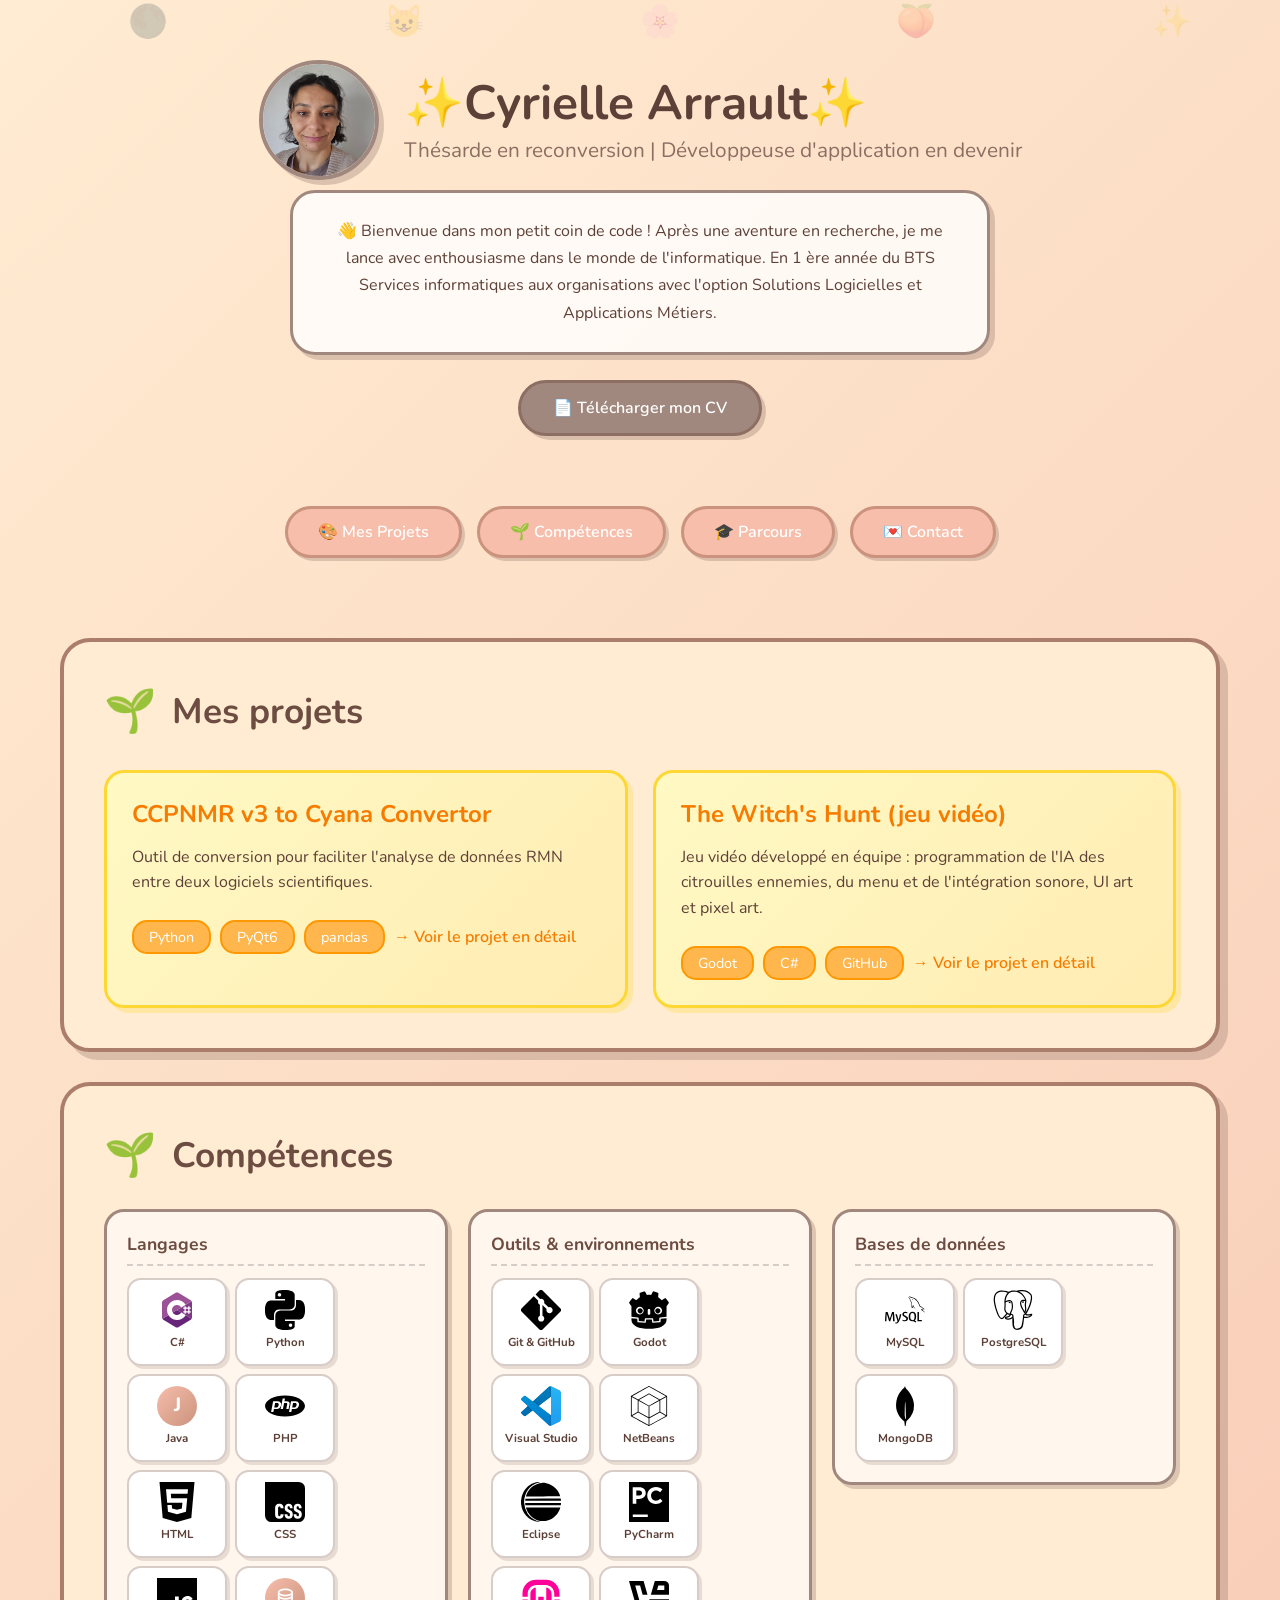
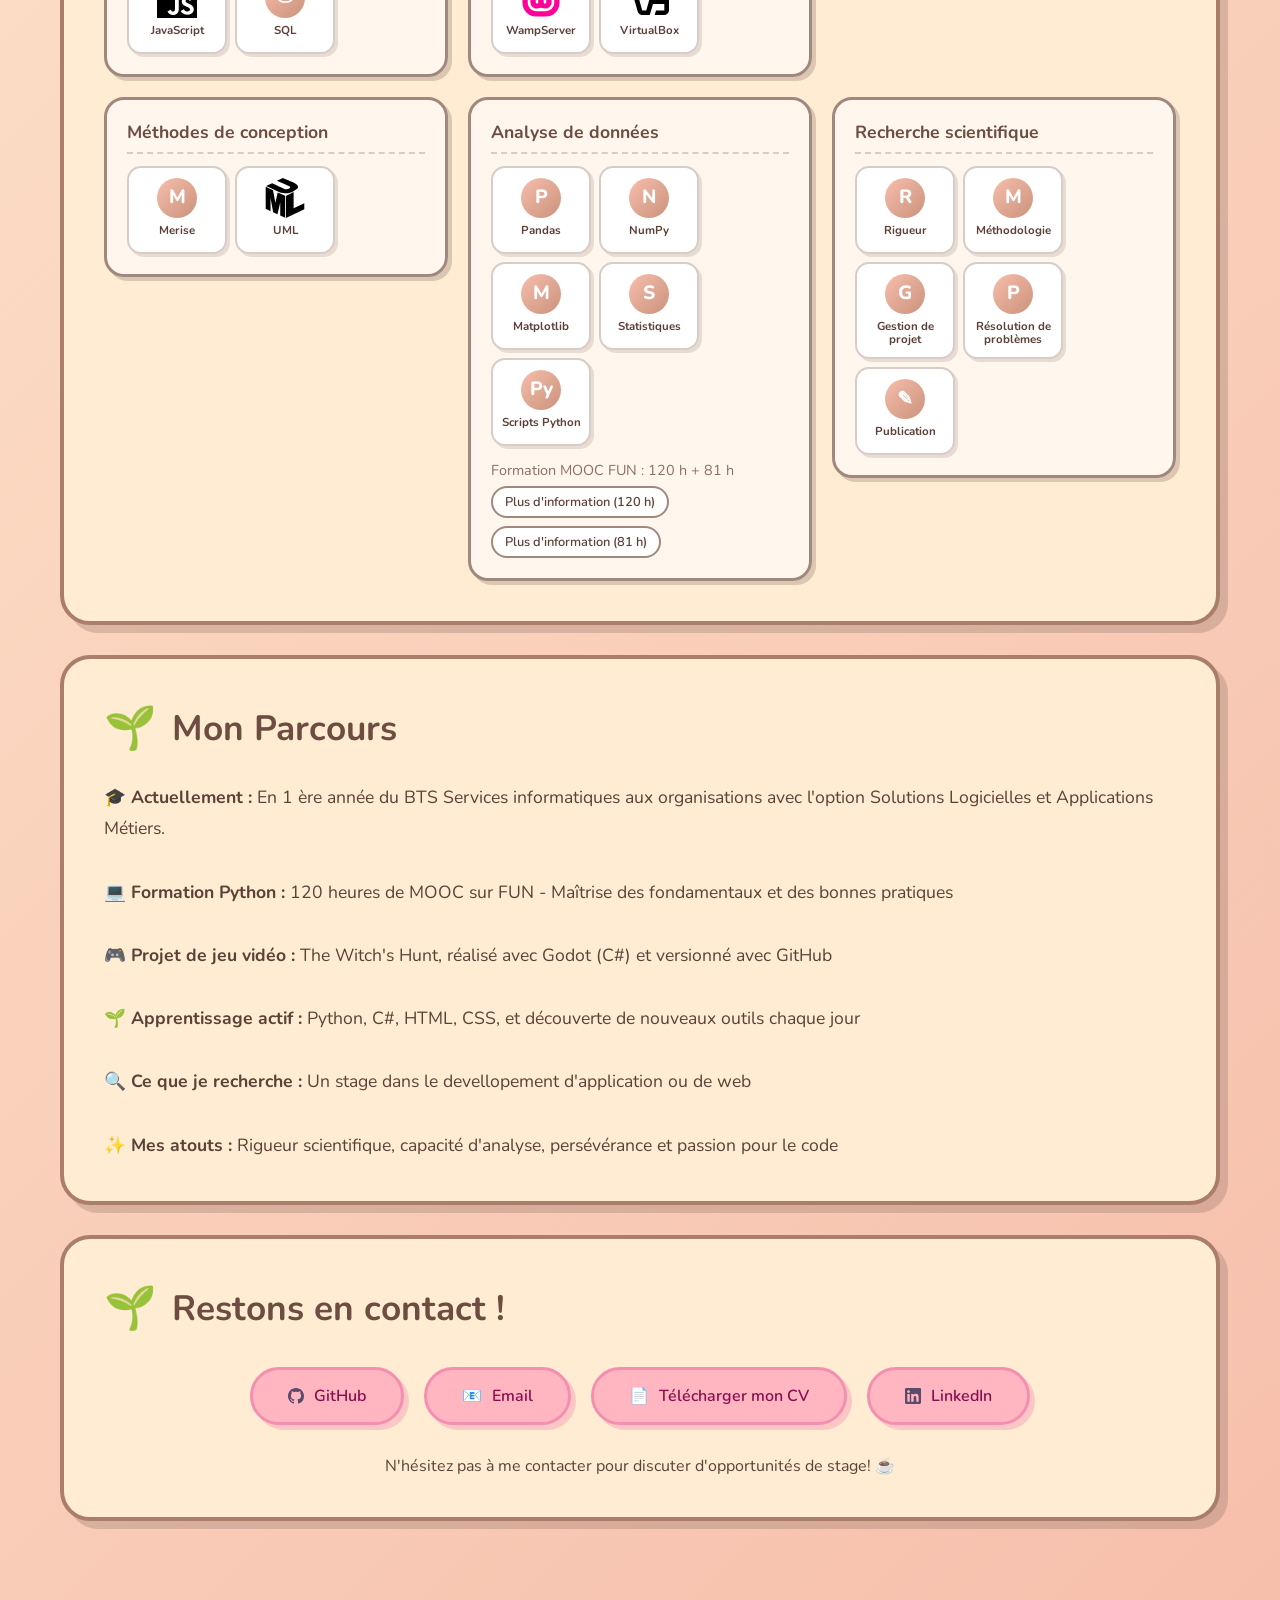
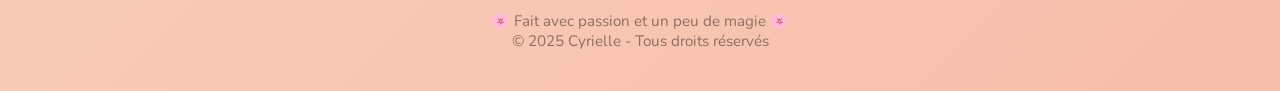
==== commit cd115422: "fix bug fix image issu" ====
--- a/index.html
+++ b/index.html
@@ -71,95 +71,73 @@
         <!-- Compétences -->
         <section id="competences">
             <h2>Compétences</h2>
-            <div class="competance-grid">
-                <div class="skill-box" style="--accent: #3776AB;">
-                    <div class="skill-icon">
-                        <svg role="img" viewBox="0 0 24 24" xmlns="http://www.w3.org/2000/svg" fill="currentColor"><title>Python</title><path d="M14.25.18l.9.2.73.26.59.3.45.32.34.34.25.34.16.33.1.3.04.26.02.2-.01.13V8.5l-.05.63-.13.55-.21.46-.26.38-.3.31-.33.25-.35.19-.35.14-.33.1-.3.07-.26.04-.21.02H8.77l-.69.05-.59.14-.5.22-.41.27-.33.32-.27.35-.2.36-.15.37-.1.35-.07.32-.04.27-.02.21v3.06H3.17l-.21-.03-.28-.07-.32-.12-.35-.18-.36-.26-.36-.36-.35-.46-.32-.59-.28-.73-.21-.88-.14-1.05-.05-1.23.06-1.22.16-1.04.24-.87.32-.71.36-.57.4-.44.42-.33.42-.24.4-.16.36-.1.32-.05.24-.01h.16l.06.01h8.16v-.83H6.18l-.01-2.75-.02-.37.05-.34.11-.31.17-.28.25-.26.31-.23.38-.2.44-.18.51-.15.58-.12.64-.1.71-.06.77-.04.84-.02 1.27.05zm-6.3 1.98l-.23.33-.08.41.08.41.23.34.33.22.41.09.41-.09.33-.22.23-.34.08-.41-.08-.41-.23-.33-.33-.22-.41-.09-.41.09zm13.09 3.95l.28.06.32.12.35.18.36.27.36.35.35.47.32.59.28.73.21.88.14 1.04.05 1.23-.06 1.23-.16 1.04-.24.86-.32.71-.36.57-.4.45-.42.33-.42.24-.4.16-.36.09-.32.05-.24.02-.16-.01h-8.22v.82h5.84l.01 2.76.02.36-.05.34-.11.31-.17.29-.25.25-.31.24-.38.2-.44.17-.51.15-.58.13-.64.09-.71.07-.77.04-.84.01-1.27-.04-1.07-.14-.9-.2-.73-.25-.59-.3-.45-.33-.34-.34-.25-.34-.16-.33-.1-.3-.04-.25-.02-.2.01-.13v-5.34l.05-.64.13-.54.21-.46.26-.38.3-.32.33-.24.35-.2.35-.14.33-.1.3-.06.26-.04.21-.02.13-.01h5.84l.69-.05.59-.14.5-.21.41-.28.33-.32.27-.35.2-.36.15-.36.1-.35.07-.32.04-.28.02-.21V6.07h2.09l.14.01zm-6.47 14.25l-.23.33-.08.41.08.41.23.33.33.23.41.08.41-.08.33-.23.23-.33.08-.41-.08-.41-.23-.33-.33-.23-.41-.08-.41.08z"/></svg>
-                    </div>
-                    <h3>Python</h3>
-                    <p>Formation MOOC FUN (180h) et (81h)</p>
-                    <a href="https://www.fun-mooc.fr/fr/cours/apprendre-a-coder-avec-python/" target="_blank">Plus d'information (120 h)</a>
-                    <a href="https://www.fun-mooc.fr/fr/cours/python-3-des-fondamentaux-aux-concepts-avances-du-langage/" target="_blank">Plus d'information (81 h)</a>
-                </div>
-
-                <div class="skill-box" style="--accent: #E34F26;">
-                    <div class="skill-icon">
-                        <svg role="img" viewBox="0 0 24 24" xmlns="http://www.w3.org/2000/svg" fill="currentColor"><title>HTML5</title><path d="M1.5 0h21l-1.91 21.563L11.977 24l-8.564-2.438L1.5 0zm7.031 9.75l-.232-2.718 10.059.003.23-2.622L5.412 4.41l.698 8.01h9.126l-.326 3.426-2.91.804-2.955-.81-.188-2.11H6.248l.33 4.171L12 19.351l5.379-1.443.744-8.157H8.531z"/></svg>
-                    </div>
-                    <h3>HTML</h3>
-                    <p>Structure et sémantique des pages web</p>
-                </div>
-
-                <div class="skill-box" style="--accent: #663399;">
-                    <div class="skill-icon">
-                        <svg role="img" viewBox="0 0 24 24" xmlns="http://www.w3.org/2000/svg" fill="currentColor"><title>CSS</title><path d="M0 0v20.16A3.84 3.84 0 0 0 3.84 24h16.32A3.84 3.84 0 0 0 24 20.16V3.84A3.84 3.84 0 0 0 20.16 0Zm14.256 13.08c1.56 0 2.28 1.08 2.304 2.64h-1.608c.024-.288-.048-.6-.144-.84-.096-.192-.288-.264-.552-.264-.456 0-.696.264-.696.84-.024.576.288.888.768 1.08.72.288 1.608.744 1.92 1.296q.432.648.432 1.656c0 1.608-.912 2.592-2.496 2.592-1.656 0-2.4-1.032-2.424-2.688h1.68c0 .792.264 1.176.792 1.176.264 0 .456-.072.552-.24.192-.312.24-1.176-.048-1.512-.312-.408-.912-.6-1.32-.816q-.828-.396-1.224-.936c-.24-.36-.36-.888-.36-1.536 0-1.44.936-2.472 2.424-2.448m5.4 0c1.584 0 2.304 1.08 2.328 2.64h-1.608c0-.288-.048-.6-.168-.84-.096-.192-.264-.264-.528-.264-.48 0-.72.264-.72.84s.288.888.792 1.08c.696.288 1.608.744 1.92 1.296.264.432.408.984.408 1.656.024 1.608-.888 2.592-2.472 2.592-1.68 0-2.424-1.056-2.448-2.688h1.68c0 .744.264 1.176.792 1.176.264 0 .456-.072.552-.24.216-.312.264-1.176-.048-1.512-.288-.408-.888-.6-1.32-.816-.552-.264-.96-.576-1.2-.936s-.36-.888-.36-1.536c-.024-1.44.912-2.472 2.4-2.448m-11.031.018c.711-.006 1.419.198 1.839.63.432.432.672 1.128.648 1.992H9.336c.024-.456-.096-.792-.432-.96-.312-.144-.768-.048-.888.24-.12.264-.192.576-.168.864v3.504c0 .744.264 1.128.768 1.128a.65.65 0 0 0 .552-.264c.168-.24.192-.552.168-.84h1.776c.096 1.632-.984 2.712-2.568 2.688-1.536 0-2.496-.864-2.472-2.472v-4.032c0-.816.24-1.44.696-1.848.432-.408 1.146-.624 1.857-.63"/></svg>
-                    </div>
-                    <h3>CSS</h3>
-                    <p>Mise en page, responsive design, animations</p>
-                </div>
-
-                <div class="skill-box" style="--accent: #8D6E63;">
-                    <div class="skill-icon">
-                        <svg xmlns="http://www.w3.org/2000/svg" fill="none" viewBox="0 0 24 24" stroke-width="1.5" stroke="currentColor">
-                          <path stroke-linecap="round" stroke-linejoin="round" d="M19.5 14.25v-2.625a3.375 3.375 0 0 0-3.375-3.375h-1.5A1.125 1.125 0 0 1 13.5 7.125v-1.5a3.375 3.375 0 0 0-3.375-3.375H8.25M9 16.5v.75m3-3v3M15 12v5.25m-4.5-15H5.625c-.621 0-1.125.504-1.125 1.125v17.25c0 .621.504 1.125 1.125 1.125h12.75c.621 0 1.125-.504 1.125-1.125V11.25a9 9 0 0 0-9-9Z" />
-                        </svg>
-                    </div>
+            <div class="skill-groups">
+                <div class="skill-group">
+                    <h3>Langages</h3>
+                    <div class="chip-row">
+                        <span class="skill-chip"><img src="image/skills/csharp.svg" alt="" width="40" height="40" loading="lazy">C#</span>
+                        <span class="skill-chip"><img src="image/skills/python.svg" alt="" width="40" height="40" loading="lazy">Python</span>
+                        <span class="skill-chip"><img src="image/skills/java.svg" alt="" width="40" height="40" loading="lazy">Java</span>
+                        <span class="skill-chip"><img src="image/skills/php.svg" alt="" width="40" height="40" loading="lazy">PHP</span>
+                        <span class="skill-chip"><img src="image/skills/html5.svg" alt="" width="40" height="40" loading="lazy">HTML</span>
+                        <span class="skill-chip"><img src="image/skills/css.svg" alt="" width="40" height="40" loading="lazy">CSS</span>
+                        <span class="skill-chip"><img src="image/skills/javascript.svg" alt="" width="40" height="40" loading="lazy">JavaScript</span>
+                        <span class="skill-chip"><span class="chip-badge" aria-hidden="true">⛁</span>SQL</span>
+                    </div>
+                </div>
+                <div class="skill-group">
+                    <h3>Outils &amp; environnements</h3>
+                    <div class="chip-row">
+                        <span class="skill-chip"><img src="image/skills/git.svg" alt="" width="40" height="40" loading="lazy">Git &amp; GitHub</span>
+                        <span class="skill-chip"><img src="image/skills/godot.svg" alt="" width="40" height="40" loading="lazy">Godot</span>
+                        <span class="skill-chip"><img src="image/skills/visualstudio.svg" alt="" width="40" height="40" loading="lazy">Visual Studio</span>
+                        <span class="skill-chip"><img src="image/skills/netbeans.svg" alt="" width="40" height="40" loading="lazy">NetBeans</span>
+                        <span class="skill-chip"><img src="image/skills/eclipse.svg" alt="" width="40" height="40" loading="lazy">Eclipse</span>
+                        <span class="skill-chip"><img src="image/skills/pycharm.svg" alt="" width="40" height="40" loading="lazy">PyCharm</span>
+                        <span class="skill-chip"><img src="image/skills/wampserver.svg" alt="" width="40" height="40" loading="lazy">WampServer</span>
+                        <span class="skill-chip"><img src="image/skills/virtualbox.svg" alt="" width="40" height="40" loading="lazy">VirtualBox</span>
+                    </div>
+                </div>
+                <div class="skill-group">
+                    <h3>Bases de données</h3>
+                    <div class="chip-row">
+                        <span class="skill-chip"><img src="image/skills/mysql.svg" alt="" width="40" height="40" loading="lazy">MySQL</span>
+                        <span class="skill-chip"><img src="image/skills/postgresql.svg" alt="" width="40" height="40" loading="lazy">PostgreSQL</span>
+                        <span class="skill-chip"><img src="image/skills/mongodb.svg" alt="" width="40" height="40" loading="lazy">MongoDB</span>
+                    </div>
+                </div>
+                <div class="skill-group">
+                    <h3>Méthodes de conception</h3>
+                    <div class="chip-row">
+                        <span class="skill-chip"><img src="image/skills/mmerise.jpg" alt="" width="40" height="40" loading="lazy">Merise</span>
+                        <span class="skill-chip"><img src="image/skills/uml.svg" alt="" width="40" height="40" loading="lazy">UML</span>
+                    </div>
+                </div>
+                <div class="skill-group">
                     <h3>Analyse de données</h3>
-                    <p>Pandas, NumPy, Matplotlib, Analyse statistique</p>
-                </div>
-
-                <div class="skill-box" style="--accent: #6D4C41;">
-                    <div class="skill-icon">
-                        <svg xmlns="http://www.w3.org/2000/svg" fill="none" viewBox="0 0 24 24" stroke-width="1.5" stroke="currentColor">
-                          <path stroke-linecap="round" stroke-linejoin="round" d="M9.75 3.104v5.714a2.25 2.25 0 0 1-.659 1.591L5 14.5M9.75 3.104c-.251.023-.501.05-.75.082m.75-.082a24.301 24.301 0 0 1 4.5 0m0 0v5.714c0 .597.237 1.17.659 1.591L19.8 15.3M14.25 3.104c.251.023.501.05.75.082M19.8 15.3l-1.57.393A9.065 9.065 0 0 1 12 15a9.065 9.065 0 0 0-6.23-.693L5 14.5m14.8.8 1.402 1.402c1.232 1.232.65 3.318-1.067 3.611A48.309 48.309 0 0 1 12 21c-2.773 0-5.491-.235-8.135-.687-1.718-.293-2.3-2.379-1.067-3.61L5 14.5" />
-                        </svg>
-                    </div>
+                    <div class="chip-row">
+                        <span class="skill-chip"><span class="chip-badge" aria-hidden="true">P</span>Pandas</span>
+                        <span class="skill-chip"><span class="chip-badge" aria-hidden="true">N</span>NumPy</span>
+                        <span class="skill-chip"><span class="chip-badge" aria-hidden="true">M</span>Matplotlib</span>
+                        <span class="skill-chip"><span class="chip-badge" aria-hidden="true">S</span>Statistiques</span>
+                        <span class="skill-chip"><span class="chip-badge" aria-hidden="true">Py</span>Scripts Python</span>
+                    </div>
+                    <p class="skill-note">Formation MOOC FUN : 120 h + 81 h</p>
+                    <div class="skill-links">
+                        <a href="https://www.fun-mooc.fr/fr/cours/apprendre-a-coder-avec-python/" target="_blank" rel="noopener">Plus d'information (120 h)</a>
+                        <a href="https://www.fun-mooc.fr/fr/cours/python-3-des-fondamentaux-aux-concepts-avances-du-langage/" target="_blank" rel="noopener">Plus d'information (81 h)</a>
+                    </div>
+                </div>
+                <div class="skill-group">
                     <h3>Recherche scientifique</h3>
-                    <p>Rigueur, méthodologie, résolution de problèmes complexes, management</p>
-                </div>
-            </div>
-
-            <div class="skill-groups">
-                <div class="skill-group">
-                    <h3>Langages</h3><div class="chip-row">
-                    <span class="skill-chip"><img src="image/skills/csharp.svg" alt="" width="40" height="40" loading="lazy">C#</span>
-                    <span class="skill-chip"><img src="image/skills/python.svg" alt="" width="40" height="40" loading="lazy">Python</span>
-                    <span class="skill-chip"><img src="image/skills/java.svg" alt="" width="40" height="40" loading="lazy">Java</span>
-                    <span class="skill-chip"><img src="image/skills/php.svg" alt="" width="40" height="40" loading="lazy">PHP</span>
-                    <span class="skill-chip"><img src="image/skills/html5.svg" alt="" width="40" height="40" loading="lazy">HTML</span>
-                    <span class="skill-chip"><img src="image/skills/css.svg" alt="" width="40" height="40" loading="lazy">CSS</span>
-                    <span class="skill-chip"><img src="image/skills/javascript.svg" alt="" width="40" height="40" loading="lazy">JavaScript</span>
-                    <span class="skill-chip"><svg xmlns="http://www.w3.org/2000/svg" fill="none" viewBox="0 0 24 24" stroke-width="1.5" stroke="currentColor" class="size-6">
-                        <path stroke-linecap="round" stroke-linejoin="round" d="M20.25 6.375c0 2.278-3.694 4.125-8.25 4.125S3.75 8.653 3.75 6.375m16.5 0c0-2.278-3.694-4.125-8.25-4.125S3.75 4.097 3.75 6.375m16.5 0v11.25c0 2.278-3.694 4.125-8.25 4.125s-8.25-1.847-8.25-4.125V6.375m16.5 0v3.75m-16.5-3.75v3.75m16.5 0v3.75C20.25 16.153 16.556 18 12 18s-8.25-1.847-8.25-4.125v-3.75m16.5 0c0 2.278-3.694 4.125-8.25 4.125s-8.25-1.847-8.25-4.125" />
-                        </svg>
-                    </span>
-
-                </div>
-            </div>
-                <div class="skill-group"><h3>Outils &amp; environnements</h3><div class="chip-row"><span class="skill-chip">
-                    <img src="image/skills/git.svg" alt="" width="40" height="40" loading="lazy">Git &amp; GitHub</span>
-                    <span class="skill-chip"><img src="image/skills/godot.svg" alt="" width="40" height="40" loading="lazy">Godot</span>
-                    <span class="skill-chip"><img src="image/skills/visualstudio.svg" alt="" width="40" height="40" loading="lazy">Visual Studio</span>
-                    <span class="skill-chip"><img src="image/skills/netbeans.svg" alt="" width="40" height="40" loading="lazy">NetBeans</span>
-                    <span class="skill-chip"><img src="image/skills/eclipse.svg" alt="" width="40" height="40" loading="lazy">Eclipse</span>
-                    <span class="skill-chip"><img src="image/skills/pycharm.svg" alt="" width="40" height="40" loading="lazy">PyCharm</span>
-                    <span class="skill-chip"><img src="image/skills/wampserver.svg" alt="" width="40" height="40" loading="lazy">WampServer</span>
-                    <span class="skill-chip"><img src="image/skills/virtualbox.svg" alt="" width="40" height="40" loading="lazy">VirtualBox</span>
-                    <span class="skill-chip"><img src="image/skills/wordpress.svg" alt="" width="40" height="40" loading="lazy">WordPress</span>
-                </div>
-            </div>
-                <div class="skill-group"><h3>Bases de données</h3><div class="chip-row"><span class="skill-chip">
-                    <img src="image/skills/mysql.svg" alt="" width="40" height="40" loading="lazy">MySQL</span>
-                    <span class="skill-chip"><img src="image/skills/postgresql.svg" alt="" width="40" height="40" loading="lazy">PostgreSQL</span>
-                    <span class="skill-chip"><img src="image/skills/mongodb.svg" alt="" width="40" height="40" loading="lazy">MongoDB</span>
-                </div>
-            </div>
-                <div class="skill-group"><h3>Méthodes de conception</h3><div class="chip-row"><span class="skill-chip">
-                    <img src="image/skills/mmerise.jpg" alt="" width="40" height="40" loading="lazy">Merise</span>
-                    <span class="skill-chip"><img src="image/skills/uml.svg" alt="" width="40" height="40" loading="lazy">UML
-                    </span>
-                </div>
-            </div>
+                    <div class="chip-row">
+                        <span class="skill-chip"><span class="chip-badge" aria-hidden="true">R</span>Rigueur</span>
+                        <span class="skill-chip"><span class="chip-badge" aria-hidden="true">M</span>Méthodologie</span>
+                        <span class="skill-chip"><span class="chip-badge" aria-hidden="true">G</span>Gestion de projet</span>
+                        <span class="skill-chip"><span class="chip-badge" aria-hidden="true">P</span>Résolution de problèmes</span>
+                        <span class="skill-chip"><span class="chip-badge" aria-hidden="true">✎</span>Publication</span>
+                    </div>
+                </div>
             </div>
         </section>
 
@@ -207,5 +185,20 @@
         <p>🌸 Fait avec passion et un peu de magie 🌸</p>
         <p>© 2025 Cyrielle - Tous droits réservés</p>
     </footer>
+
+    <script>
+    // Remplace les icônes introuvables par une pastille avec l'initiale
+    document.querySelectorAll('.skill-chip img').forEach(function (img) {
+        function fallback() {
+            var b = document.createElement('span');
+            b.className = 'chip-badge';
+            b.setAttribute('aria-hidden', 'true');
+            b.textContent = (img.parentNode.textContent.trim().charAt(0) || '?').toUpperCase();
+            img.replaceWith(b);
+        }
+        if (img.complete && img.naturalWidth === 0) fallback();
+        else img.addEventListener('error', fallback, { once: true });
+    });
+    </script>
 </body>
 </html>
--- a/index.css
+++ b/index.css
@@ -411,3 +411,73 @@
     height: 40px;
     object-fit: contain;
 }
+
+/* Compétences fusionnées : une seule grille homogène */
+.skill-groups {
+    margin-top: 10px;
+    grid-template-columns: repeat(auto-fit, minmax(280px, 1fr));
+    align-items: start;
+}
+
+.skill-group h3 {
+    padding-bottom: 8px;
+    border-bottom: 2px dashed #D7CCC8;
+}
+
+.chip-badge {
+    width: 40px;
+    height: 40px;
+    flex-shrink: 0;
+    display: flex;
+    align-items: center;
+    justify-content: center;
+    border-radius: 50%;
+    background: linear-gradient(135deg, #f6beab 0%, #cb937d 100%);
+    color: white;
+    font-size: 1.2rem;
+    font-weight: 800;
+}
+
+.skill-chip {
+    justify-content: flex-start;
+    min-height: 88px;
+    line-height: 1.2;
+    overflow-wrap: anywhere;
+}
+
+.skill-note {
+    margin: 14px 0 6px;
+    font-size: 0.9em;
+    color: #8D6E63;
+}
+
+.skill-links {
+    display: flex;
+    flex-wrap: wrap;
+    gap: 8px;
+}
+
+.skill-links a {
+    font-size: 0.8em;
+    text-decoration: none;
+    color: #5D4037;
+    font-weight: 600;
+    padding: 5px 12px;
+    border: 2px solid #A1887F;
+    border-radius: 20px;
+    background: white;
+    transition: transform 0.2s ease;
+}
+
+.skill-links a:hover {
+    transform: translateY(-2px);
+}
+
+/* Puces : mots longs sans coupure moche */
+.skill-chip {
+    width: 100px;
+    overflow-wrap: normal;
+    word-break: normal;
+    hyphens: auto;
+    font-size: 0.72em;
+}
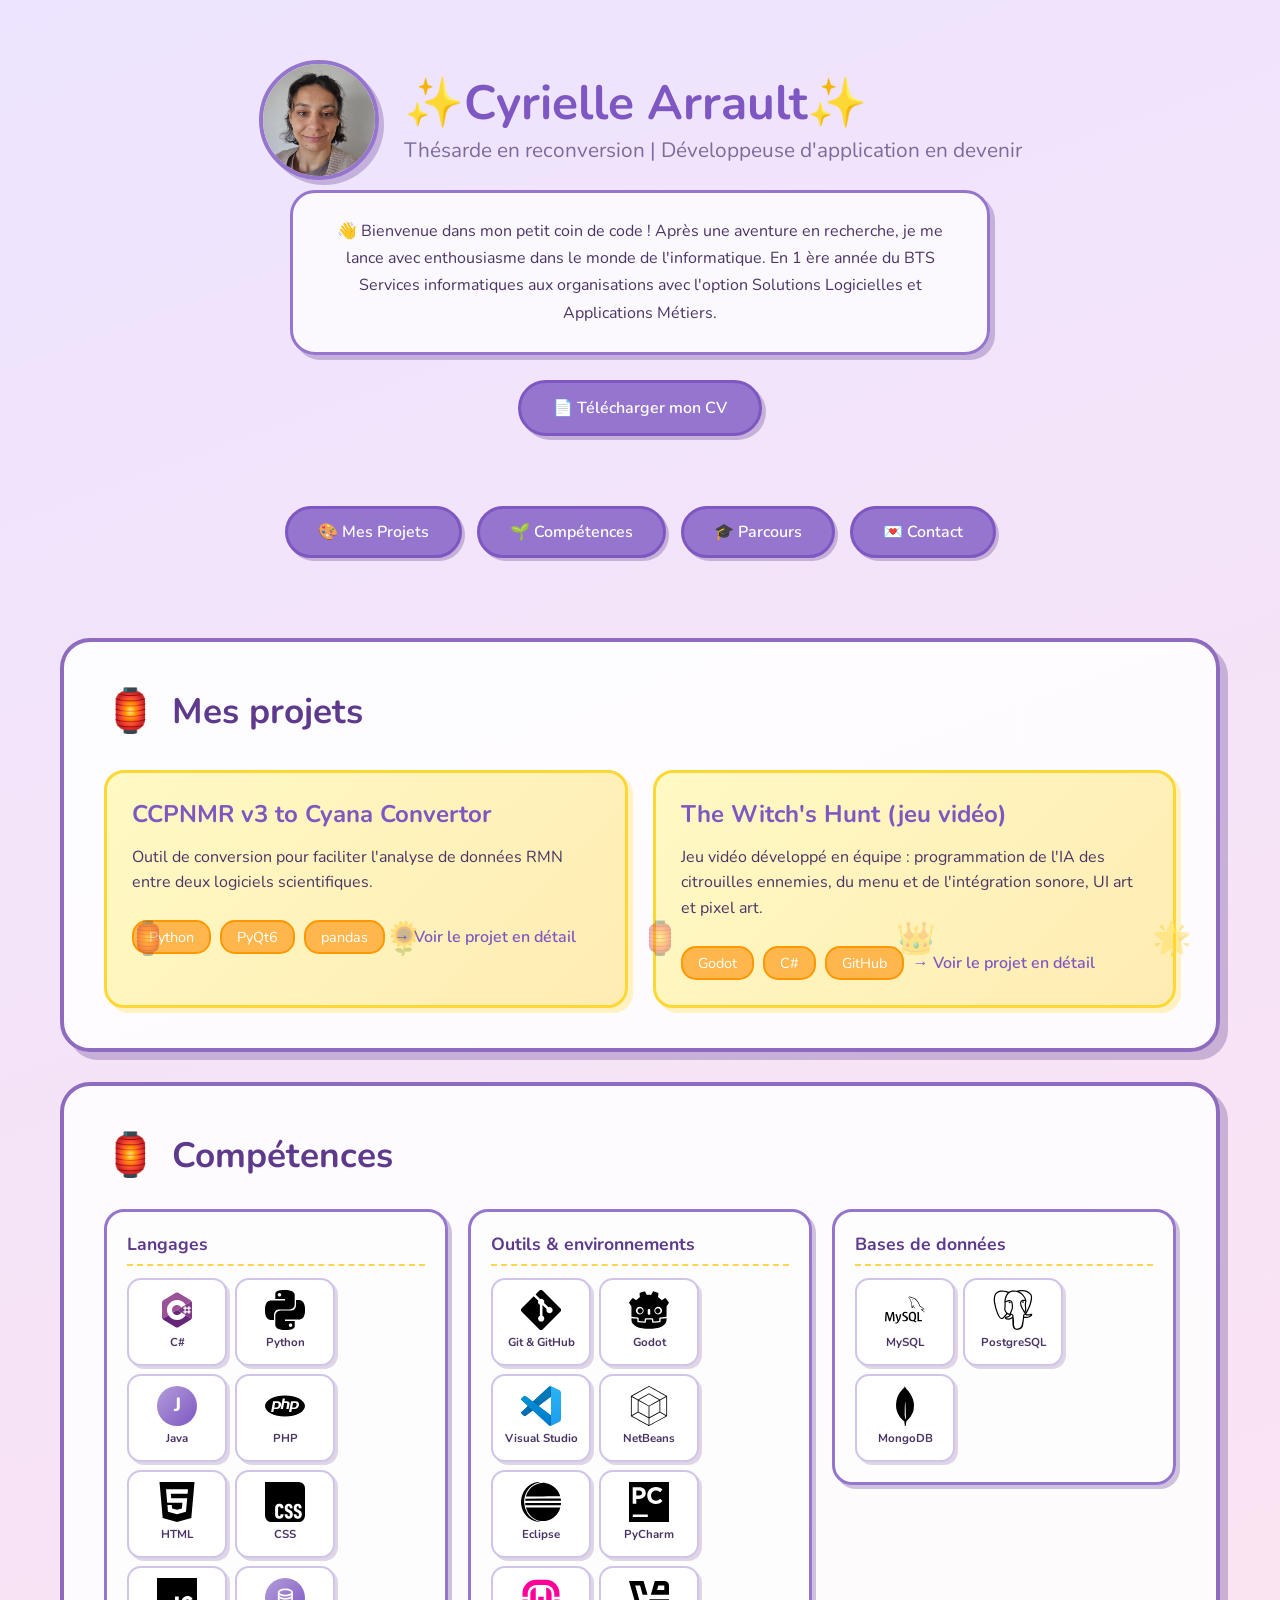
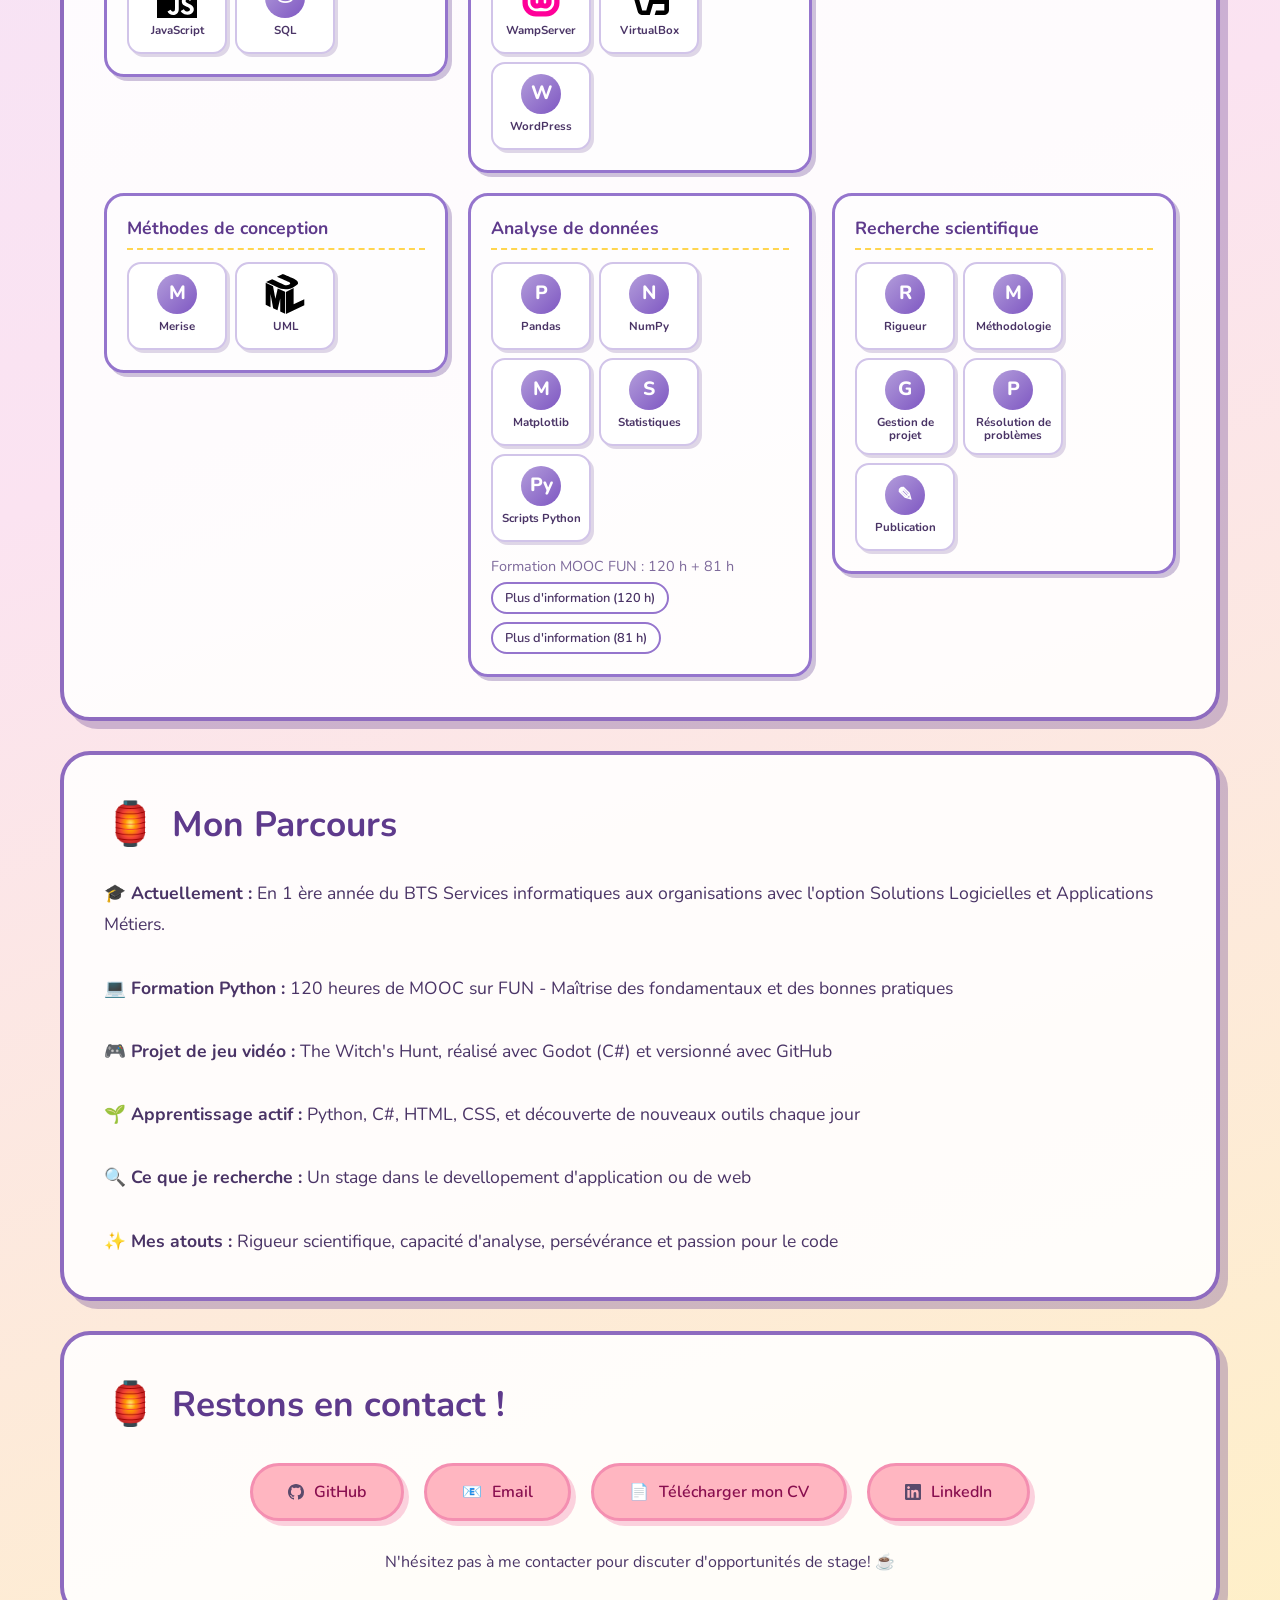
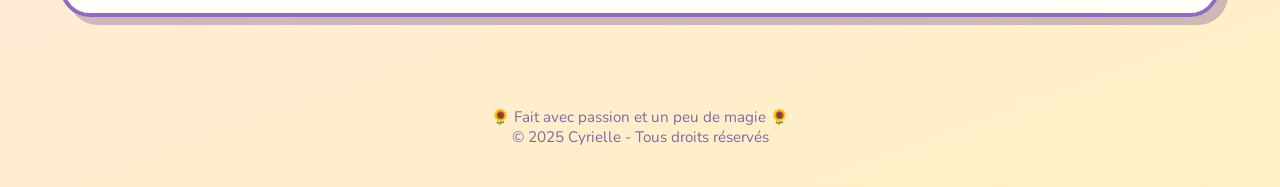
==== commit 60c13c61: "CV change" ====
--- a/index.html
+++ b/index.html
@@ -13,11 +13,11 @@
     <div class="cloud cloud3"></div>
 
     <!-- Éléments qui tombent -->
-    <div class="fall moon">🌑</div>
-    <div class="fall cat">😺</div>
-    <div class="fall flower">🌸</div>
-    <div class="fall peach">🍑</div>
-    <div class="fall star">✨</div>
+    <div class="fall moon">🏮</div>
+    <div class="fall cat">🌻</div>
+    <div class="fall flower">🏮</div>
+    <div class="fall peach">👑</div>
+    <div class="fall star">🌟</div>
 
     <!-- Header / informations -->
     <header>
@@ -96,6 +96,7 @@
                         <span class="skill-chip"><img src="image/skills/pycharm.svg" alt="" width="40" height="40" loading="lazy">PyCharm</span>
                         <span class="skill-chip"><img src="image/skills/wampserver.svg" alt="" width="40" height="40" loading="lazy">WampServer</span>
                         <span class="skill-chip"><img src="image/skills/virtualbox.svg" alt="" width="40" height="40" loading="lazy">VirtualBox</span>
+                        <span class="skill-chip"><img src="image/skills/wordpress.svg" alt="" width="40" height="40" loading="lazy">WordPress</span>
                     </div>
                 </div>
                 <div class="skill-group">
@@ -182,13 +183,16 @@
 
     <!-- Footer -->
     <footer>
-        <p>🌸 Fait avec passion et un peu de magie 🌸</p>
+        <p>🌻 Fait avec passion et un peu de magie 🌻</p>
         <p>© 2025 Cyrielle - Tous droits réservés</p>
     </footer>
 
     <script>
-    // Remplace les icônes introuvables par une pastille avec l'initiale
+    // Essaie d'autres extensions si l'icône est introuvable, sinon affiche une pastille avec l'initiale
     document.querySelectorAll('.skill-chip img').forEach(function (img) {
+        var exts = ['svg', 'png', 'webp', 'jpg', 'jpeg'];
+        var base = img.getAttribute('src').replace(/\.[a-z0-9]+$/i, '');
+        var tried = [img.getAttribute('src')];
         function fallback() {
             var b = document.createElement('span');
             b.className = 'chip-badge';
@@ -196,8 +200,15 @@
             b.textContent = (img.parentNode.textContent.trim().charAt(0) || '?').toUpperCase();
             img.replaceWith(b);
         }
-        if (img.complete && img.naturalWidth === 0) fallback();
-        else img.addEventListener('error', fallback, { once: true });
+        function next() {
+            var candidate = exts.map(function (x) { return base + '.' + x; })
+                                .filter(function (u) { return tried.indexOf(u) === -1; })[0];
+            if (!candidate) return fallback();
+            tried.push(candidate);
+            img.src = candidate;
+        }
+        img.addEventListener('error', next);
+        if (img.complete && img.naturalWidth === 0) next();
     });
     </script>
 </body>
--- a/index.css
+++ b/index.css
@@ -8,8 +8,8 @@
 
 body {
     font-family: 'Nunito', sans-serif;
-    background: linear-gradient(135deg, #ffecd2 0%, #f6beab 100%);
-    color: #5D4037;
+    background: linear-gradient(160deg, #ede4ff 0%, #fbe3f1 55%, #fff1c4 100%);
+    color: #4A3466;
     min-height: 100vh;
     overflow-x: hidden;
 }
@@ -22,6 +22,7 @@
 }
 
 h1 {
+    color: #7E57C2;
     font-size: clamp(1.7rem, 7vw, 3em);
     line-height: 1.15;
     margin-bottom: 10px;
@@ -35,7 +36,7 @@
 
 .subtitle {
     font-size: 1.3em;
-    color: #8D6E63;
+    color: #7E6A9B;
     margin-bottom: 20px;
 }
 
@@ -55,8 +56,8 @@
     flex-shrink: 0;
     object-fit: cover;
     border-radius: 50%;
-    border: 4px solid #A1887F;
-    box-shadow: 5px 5px 0 rgba(141, 110, 99, 0.3);
+    border: 4px solid #9575CD;
+    box-shadow: 5px 5px 0 rgba(94, 58, 140, 0.3);
 }
 
 .profile-text {
@@ -90,20 +91,20 @@
     align-items: center;
     gap: 10px;
     margin-top: 25px;
-    background: #A1887F;
+    background: #9575CD;
     color: white;
     padding: 14px 32px;
     border-radius: 50px;
     text-decoration: none;
     font-weight: 600;
-    border: 3px solid #8D6E63;
-    box-shadow: 4px 4px 0 rgba(141, 110, 99, 0.3);
+    border: 3px solid #7E6A9B;
+    box-shadow: 4px 4px 0 rgba(94, 58, 140, 0.3);
     transition: all 0.3s ease;
 }
 
 .cv-btn:hover {
     transform: translateY(-4px);
-    box-shadow: 6px 6px 0 rgba(141, 110, 99, 0.3);
+    box-shadow: 6px 6px 0 rgba(94, 58, 140, 0.3);
 }
 
 .intro {
@@ -112,8 +113,8 @@
     background: rgba(255, 255, 255, 0.8);
     padding: 25px;
     border-radius: 25px;
-    border: 3px solid #A1887F;
-    box-shadow: 5px 5px 0 rgba(141, 110, 99, 0.3);
+    border: 3px solid #9575CD;
+    box-shadow: 5px 5px 0 rgba(94, 58, 140, 0.3);
     line-height: 1.7;
 }
 
@@ -128,20 +129,20 @@
 
 .nav-btn {
     display: inline-block;
-    background: #f6beab;
+    background: #B39DDB;
     color: white;
     padding: 12px 30px;
     border-radius: 50px;
     text-decoration: none;
     font-weight: 600;
-    border: 3px solid #cb937d;
-    box-shadow: 3px 3px 0 rgba(141, 110, 99, 0.3);
+    border: 3px solid #7E57C2;
+    box-shadow: 3px 3px 0 rgba(94, 58, 140, 0.3);
     transition: all 0.3s ease;
 }
 
 .nav-btn:hover {
     transform: translateY(-5px);
-    box-shadow: 6px 6px 0 rgba(141, 110, 99, 0.3);
+    box-shadow: 6px 6px 0 rgba(94, 58, 140, 0.3);
 }
 
 /* Conteneur */
@@ -152,16 +153,16 @@
 }
 
 section {
-    background: #ffecd2;
+    background: rgba(255, 255, 255, 0.88);
     margin: 30px 0;
     padding: 40px;
     border-radius: 30px;
-    border: 4px solid #ab7d6b;
-    box-shadow: 8px 8px 0 rgba(141, 110, 99, 0.3);
+    border: 4px solid #8E6BBF;
+    box-shadow: 8px 8px 0 rgba(94, 58, 140, 0.3);
 }
 
 h2 {
-    color: #6D4C41;
+    color: #5E3A8C;
     font-size: 2.2em;
     margin-bottom: 25px;
     display: flex;
@@ -170,7 +171,7 @@
 }
 
 h2::before {
-    content: '🌱';
+    content: '🏮';
     font-size: 1.2em;
 }
 
@@ -200,7 +201,7 @@
 }
 
 .project-card h3 {
-    color: #F57C00;
+    color: #7E57C2;
     font-size: 1.5em;
     margin-bottom: 15px;
 }
@@ -224,7 +225,7 @@
 .view-more {
     display: inline-block;
     margin-top: 15px;
-    color: #F57C00;
+    color: #7E57C2;
     font-weight: 600;
     text-decoration: none;
 }
@@ -242,12 +243,12 @@
 }
 
 .skill-box {
-    background: linear-gradient(135deg, color-mix(in srgb, var(--accent, #4FC3F7) 10%, white) 0%, color-mix(in srgb, var(--accent, #4FC3F7) 25%, white) 100%);
+    background: linear-gradient(135deg, color-mix(in srgb, var(--accent, #9575CD) 10%, white) 0%, color-mix(in srgb, var(--accent, #9575CD) 25%, white) 100%);
     padding: 20px;
     border-radius: 20px;
-    border: 3px solid var(--accent, #4FC3F7);
+    border: 3px solid var(--accent, #9575CD);
     text-align: center;
-    box-shadow: 4px 4px 0 color-mix(in srgb, var(--accent, #4FC3F7) 35%, transparent);
+    box-shadow: 4px 4px 0 color-mix(in srgb, var(--accent, #9575CD) 35%, transparent);
 }
 
 .skill-box a {
@@ -256,15 +257,15 @@
     margin-right: 5px;
     font-size: 9px;
     text-decoration: none;
-    color: #4c555c;
+    color: #4A3466;
     font-weight: 600;
     padding: 5px;
-    border: 1px solid #4c555c;
+    border: 1px solid #4A3466;
     border-radius: 10px;
 }
 
 .skill-box h3 {
-    color: color-mix(in srgb, var(--accent, #01579B) 70%, black);
+    color: color-mix(in srgb, var(--accent, #4527A0) 70%, black);
     font-size: 1.3em;
     margin-bottom: 10px;
 }
@@ -272,7 +273,7 @@
 .skill-icon {
     font-size: 2.5em;
     margin-bottom: 10px;
-    color: var(--accent, #01579B);
+    color: var(--accent, #4527A0);
 }
 
 .skill-icon svg {
@@ -321,7 +322,7 @@
 footer {
     text-align: center;
     padding: 40px 20px;
-    color: #8D6E63;
+    color: #7E6A9B;
     font-size: 0.95em;
 }
 
@@ -343,16 +344,21 @@
     100% { transform: translateX(100vw); }
 }
 
+/* Lanternes qui s'envolent */
 .fall {
     position: fixed;
+    bottom: -60px;
     font-size: 2em;
-    opacity: 0.2;
+    opacity: 0.35;
+    z-index: -1;
     animation: fall 10s infinite linear;
 }
 
 @keyframes fall {
-    0% { transform: translateY(-100px) rotate(0deg); }
-    100% { transform: translateY(100vh) rotate(360deg); }
+    0%   { transform: translateY(0) rotate(-8deg); opacity: 0; }
+    10%  { opacity: 0.4; }
+    90%  { opacity: 0.4; }
+    100% { transform: translateY(-115vh) rotate(8deg); opacity: 0; }
 }
 
 .moon { left: 10%; animation-duration: 12s; }
@@ -373,12 +379,12 @@
     background: rgba(255, 255, 255, 0.6);
     padding: 20px;
     border-radius: 20px;
-    border: 3px solid #A1887F;
-    box-shadow: 4px 4px 0 rgba(141, 110, 99, 0.3);
+    border: 3px solid #9575CD;
+    box-shadow: 4px 4px 0 rgba(94, 58, 140, 0.3);
 }
 
 .skill-group h3 {
-    color: #6D4C41;
+    color: #5E3A8C;
     font-size: 1.1em;
     margin-bottom: 12px;
 }
@@ -397,13 +403,13 @@
     width: 88px;
     padding: 10px 6px;
     background: white;
-    color: #5D4037;
+    color: #4A3466;
     border-radius: 14px;
     font-size: 0.75em;
     font-weight: 700;
     text-align: center;
-    border: 2px solid #D7CCC8;
-    box-shadow: 3px 3px 0 rgba(141, 110, 99, 0.2);
+    border: 2px solid #D1C4E9;
+    box-shadow: 3px 3px 0 rgba(94, 58, 140, 0.2);
 }
 
 .skill-chip img {
@@ -421,7 +427,7 @@
 
 .skill-group h3 {
     padding-bottom: 8px;
-    border-bottom: 2px dashed #D7CCC8;
+    border-bottom: 2px dashed #D1C4E9;
 }
 
 .chip-badge {
@@ -432,7 +438,7 @@
     align-items: center;
     justify-content: center;
     border-radius: 50%;
-    background: linear-gradient(135deg, #f6beab 0%, #cb937d 100%);
+    background: linear-gradient(135deg, #B39DDB 0%, #7E57C2 100%);
     color: white;
     font-size: 1.2rem;
     font-weight: 800;
@@ -448,7 +454,7 @@
 .skill-note {
     margin: 14px 0 6px;
     font-size: 0.9em;
-    color: #8D6E63;
+    color: #7E6A9B;
 }
 
 .skill-links {
@@ -460,10 +466,10 @@
 .skill-links a {
     font-size: 0.8em;
     text-decoration: none;
-    color: #5D4037;
+    color: #4A3466;
     font-weight: 600;
     padding: 5px 12px;
-    border: 2px solid #A1887F;
+    border: 2px solid #9575CD;
     border-radius: 20px;
     background: white;
     transition: transform 0.2s ease;
@@ -480,4 +486,84 @@
     word-break: normal;
     hyphens: auto;
     font-size: 0.72em;
-}+}
+/* ============================================================
+   RESPONSIVE
+   ============================================================ */
+img, svg { max-width: 100%; }
+
+/* Les grilles ne dépassent jamais l'écran, même sur très petit téléphone */
+.projects-grid { grid-template-columns: repeat(auto-fit, minmax(min(100%, 280px), 1fr)); }
+.skill-groups  { grid-template-columns: repeat(auto-fit, minmax(min(100%, 280px), 1fr)); }
+
+/* Tablettes */
+@media (max-width: 900px) {
+    header { padding: 45px 20px 30px; }
+    .contener { padding: 15px; }
+    section { padding: 30px 25px; border-radius: 25px; }
+    h2 { font-size: 1.9em; }
+}
+
+/* Petits écrans / téléphones */
+@media (max-width: 600px) {
+    header { padding: 35px 15px 25px; }
+    .subtitle { font-size: 1.05em; }
+    .intro { padding: 18px; border-radius: 20px; font-size: 0.95em; }
+    .cv-btn { padding: 12px 24px; margin-top: 20px; }
+
+    /* Navigation : 2 boutons par ligne */
+    nav { gap: 10px; padding: 20px 15px; }
+    .nav-btn {
+        flex: 1 1 calc(50% - 10px);
+        text-align: center;
+        padding: 10px 12px;
+        font-size: 0.9em;
+    }
+
+    .contener { padding: 10px; }
+    section { margin: 20px 0; padding: 22px 16px; border-radius: 20px; border-width: 3px; box-shadow: 5px 5px 0 rgba(94, 58, 140, 0.3); }
+    h2 { font-size: 1.5em; gap: 10px; margin-bottom: 18px; }
+
+    .project-card { padding: 20px; }
+    .project-card h3 { font-size: 1.25em; }
+    .project-card:hover { transform: none; }
+
+    /* Compétences : cartes pleine largeur, puces en grille */
+    .skill-group { padding: 16px; }
+    .chip-row {
+        display: grid;
+        grid-template-columns: repeat(auto-fill, minmax(86px, 1fr));
+        gap: 8px;
+    }
+    .skill-chip { width: auto; }
+
+    #parcours p { font-size: 1em !important; line-height: 1.7 !important; }
+
+    /* Contact : boutons pleine largeur */
+    .contact-links { flex-direction: column; align-items: stretch; gap: 12px; }
+    .contact-btn { justify-content: center; padding: 13px 20px; }
+
+    /* Moins d'animations de fond sur mobile */
+    .fall { display: none; }
+}
+
+/* Très petits téléphones */
+@media (max-width: 380px) {
+    h2 { font-size: 1.3em; }
+    .nav-btn { flex: 1 1 100%; }
+    .chip-row { grid-template-columns: repeat(auto-fill, minmax(78px, 1fr)); }
+    .skill-chip { font-size: 0.68em; }
+}
+
+/* Respecte la préférence « réduire les animations » */
+@media (prefers-reduced-motion: reduce) {
+    h1, .cloud, .fall { animation: none; }
+    .nav-btn:hover, .cv-btn:hover, .contact-btn:hover, .project-card:hover { transform: none; }
+}
+
+/* Accents or (cheveux de Raiponce) */
+section { border-color: #8E6BBF; }
+.nav-btn { background: #9575CD; }
+.nav-btn:hover { background: #7E57C2; }
+.cv-btn { border-color: #7E57C2; }
+.skill-group h3 { border-bottom-color: #FFD54F; }
